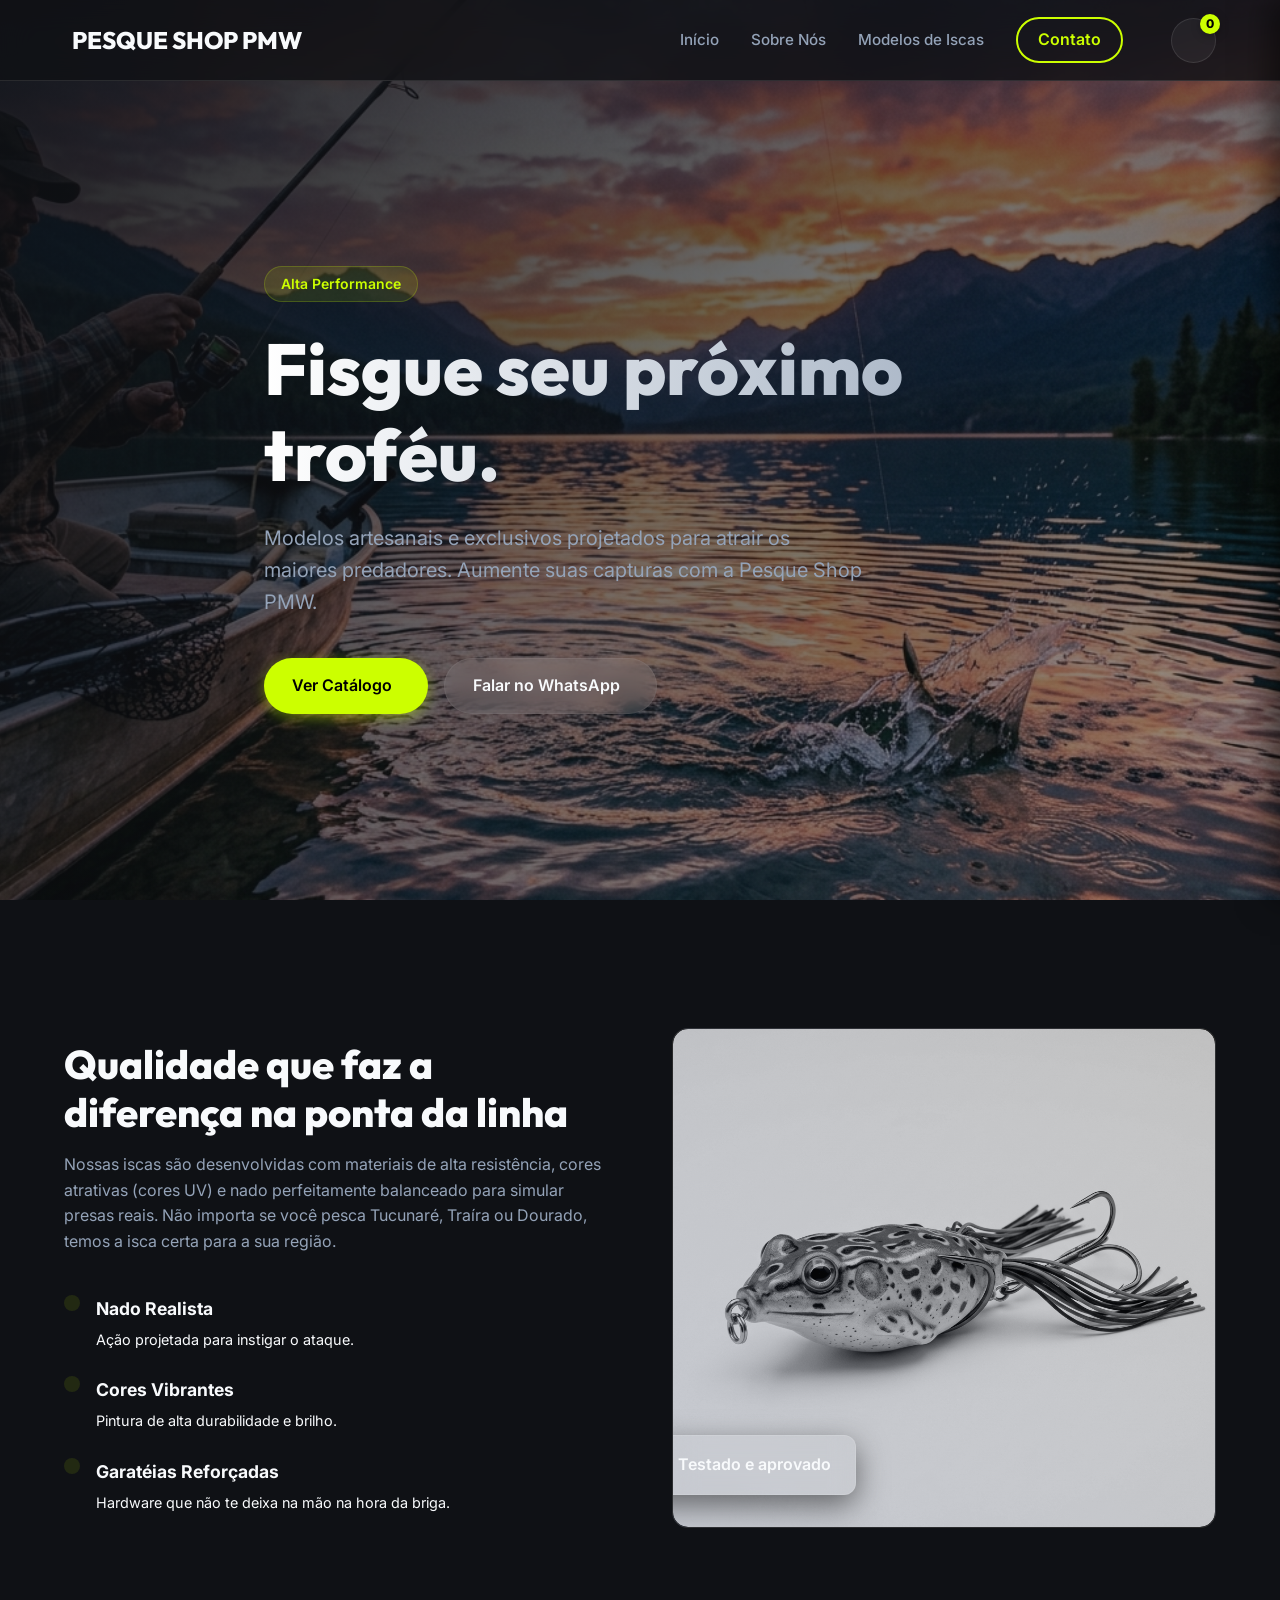
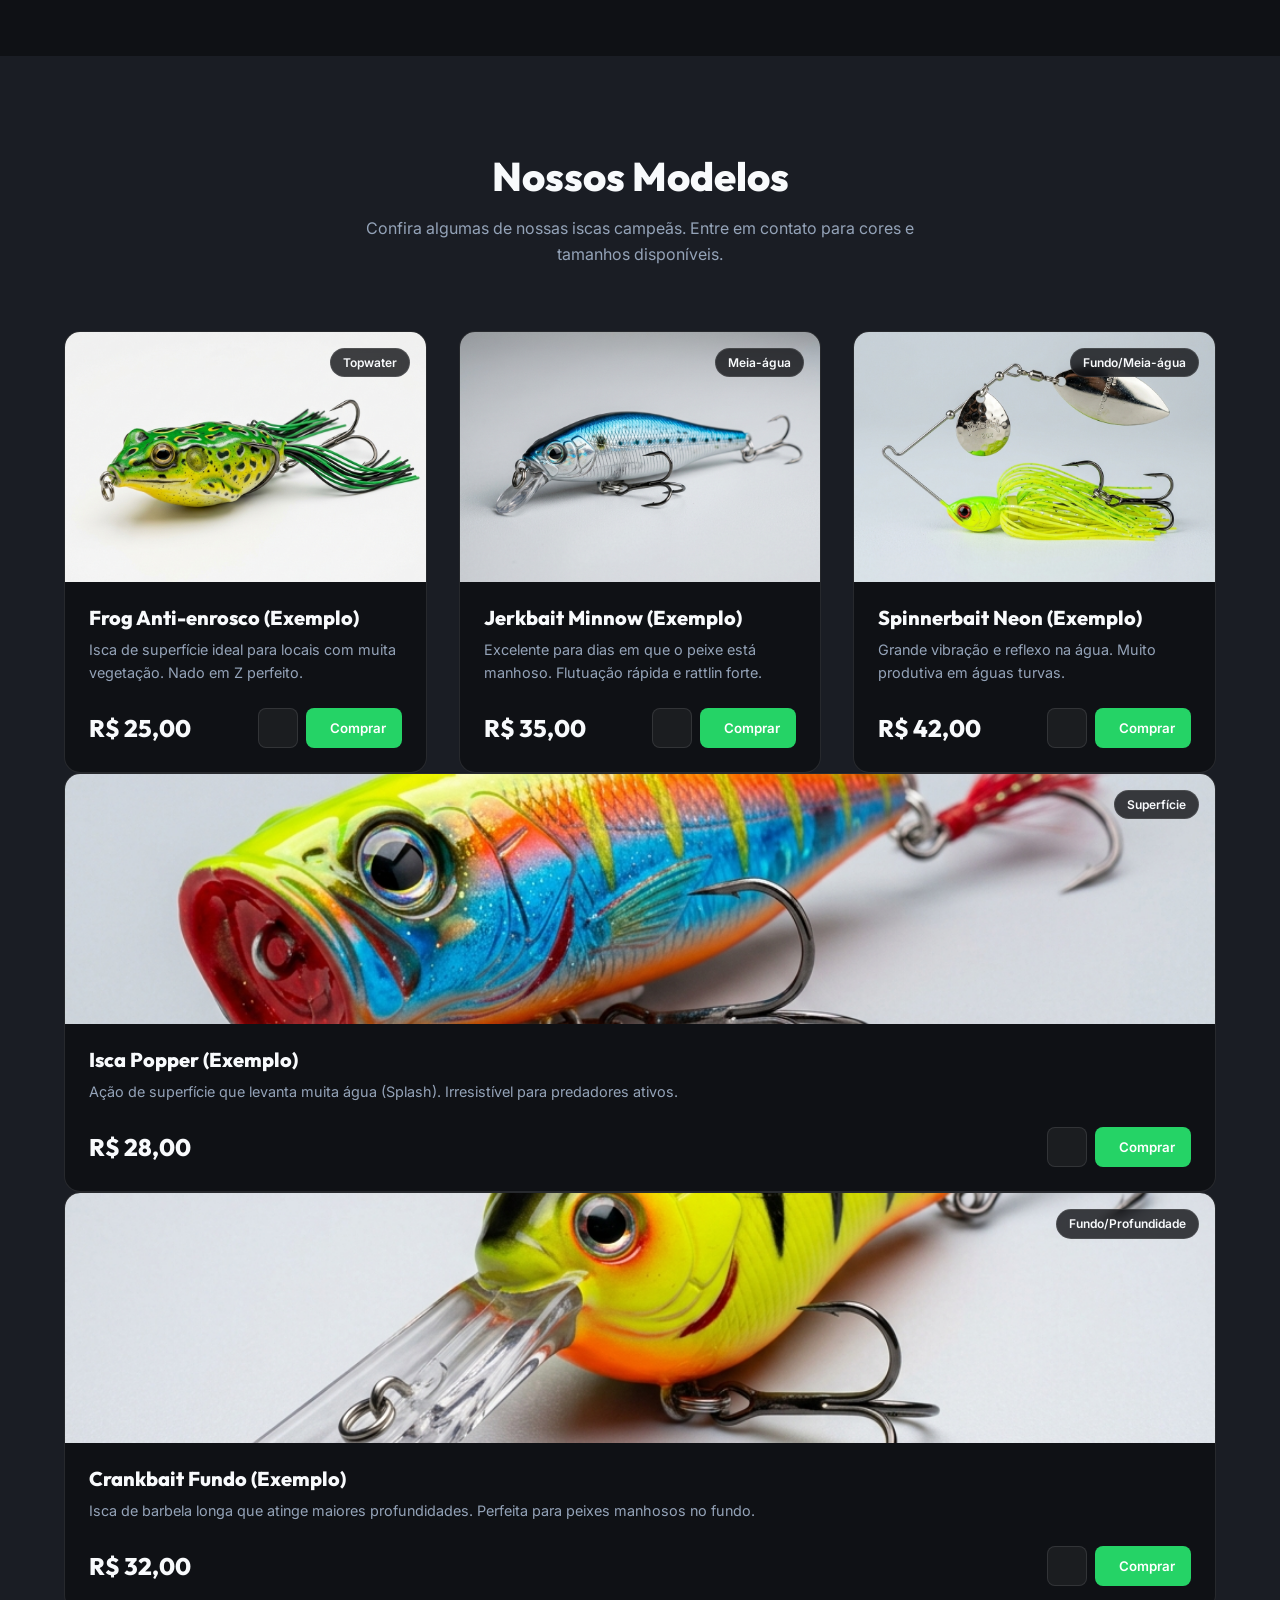
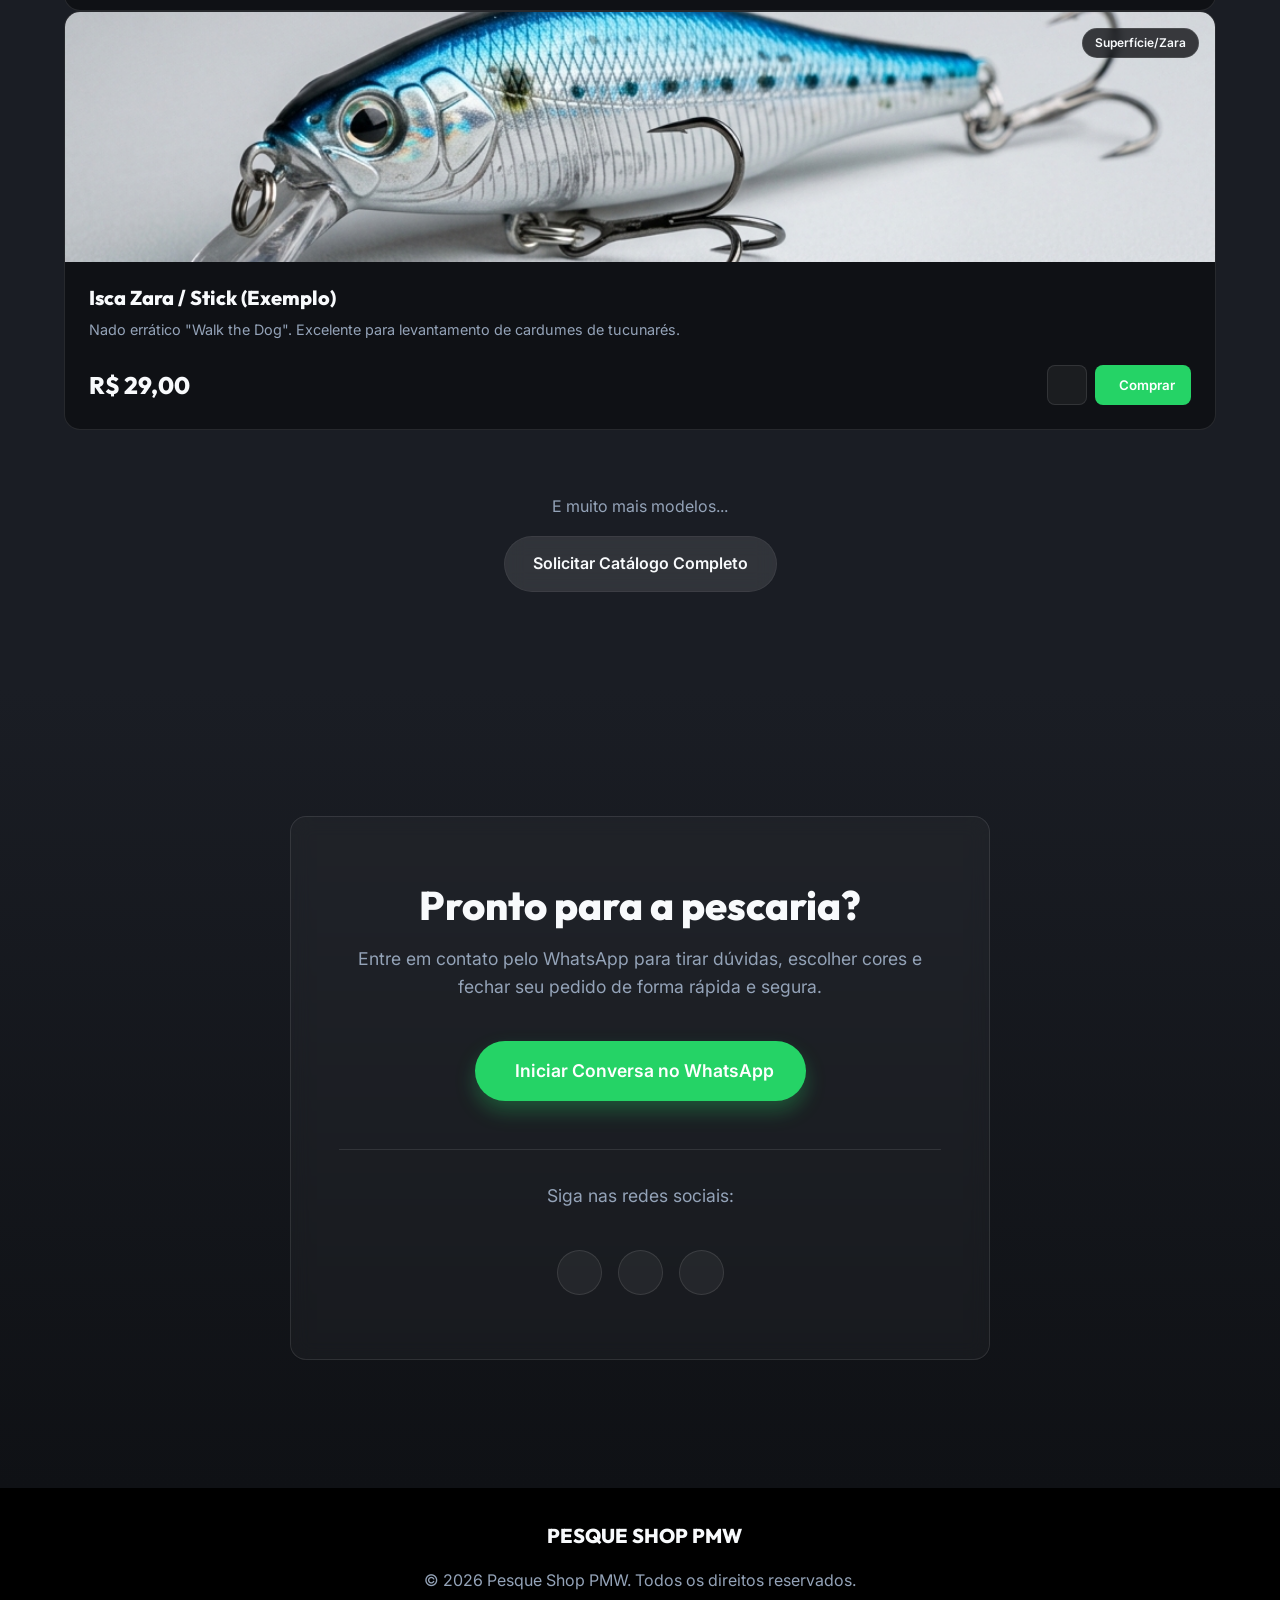
==== index.html @ 331f8a43 "Add files via upload" ====
<!DOCTYPE html>
<html lang="pt-BR">
<head>
    <meta charset="UTF-8">
    <meta name="viewport" content="width=device-width, initial-scale=1.0">
    <title>Pesque Shop PMW - Iscas Artificiais</title>
    <meta name="description" content="Iscas artificiais de alta performance. Garanta os melhores modelos para a sua pescaria na Pesque Shop PMW.">
    
    <!-- Google Fonts -->
    <link rel="preconnect" href="https://fonts.googleapis.com">
    <link rel="preconnect" href="https://fonts.gstatic.com" crossorigin>
    <link href="https://fonts.googleapis.com/css2?family=Inter:wght@300;400;600;800&family=Outfit:wght@700;900&display=swap" rel="stylesheet">
    
    <!-- Phosphor Icons -->
    <script src="https://unpkg.com/@phosphor-icons/web"></script>
    
    <link rel="stylesheet" href="styles.css">
</head>
<body>
    <!-- Navbar -->
    <header class="navbar">
        <div class="container nav-container">
            <a href="#" class="logo">
                <i class="ph-fill ph-fish-simple"></i>
                <span>PESQUE SHOP PMW</span>
            </a>
            
            <button class="mobile-menu-btn" aria-label="Abrir menu">
                <i class="ph ph-list"></i>
            </button>

            <nav class="nav-links">
                <a href="#inicio">Início</a>
                <a href="#sobre">Sobre Nós</a>
                <a href="#produtos">Modelos de Iscas</a>
                <a href="#contato" class="btn-outline">Contato</a>
                <button id="cart-toggle" class="cart-btn" aria-label="Abrir carrinho">
                    <i class="ph ph-shopping-cart"></i>
                    <span class="cart-count">0</span>
                </button>
            </nav>
        </div>
    </header>

    <!-- Hero Section -->
    <section id="inicio" class="hero">
        <div class="hero-bg" style="background-image: url('images/hero_bg.png');"></div>
        <div class="hero-overlay"></div>
        <div class="container hero-content">
            <span class="badge">Alta Performance</span>
            <h1>Fisgue seu próximo troféu.</h1>
            <p>Modelos artesanais e exclusivos projetados para atrair os maiores predadores. Aumente suas capturas com a Pesque Shop PMW.</p>
            <div class="hero-buttons">
                <a href="#produtos" class="btn-primary">Ver Catálogo <i class="ph-bold ph-arrow-right"></i></a>
                <a href="#contato" class="btn-secondary">Falar no WhatsApp <i class="ph-bold ph-whatsapp-logo"></i></a>
            </div>
        </div>
    </section>

    <!-- About Section -->
    <section id="sobre" class="about">
        <div class="container about-container">
            <div class="about-text">
                <h2>Qualidade que faz a diferença na ponta da linha</h2>
                <p>Nossas iscas são desenvolvidas com materiais de alta resistência, cores atrativas (cores UV) e nado perfeitamente balanceado para simular presas reais. Não importa se você pesca Tucunaré, Traíra ou Dourado, temos a isca certa para a sua região.</p>
                
                <ul class="features">
                    <li>
                        <i class="ph-fill ph-check-circle"></i>
                        <div>
                            <strong>Nado Realista</strong>
                            <span>Ação projetada para instigar o ataque.</span>
                        </div>
                    </li>
                    <li>
                        <i class="ph-fill ph-check-circle"></i>
                        <div>
                            <strong>Cores Vibrantes</strong>
                            <span>Pintura de alta durabilidade e brilho.</span>
                        </div>
                    </li>
                    <li>
                        <i class="ph-fill ph-check-circle"></i>
                        <div>
                            <strong>Garatéias Reforçadas</strong>
                            <span>Hardware que não te deixa na mão na hora da briga.</span>
                        </div>
                    </li>
                </ul>
            </div>
            <div class="about-image-container">
                <div class="about-image" style="background-image: url('images/lure_1.png');"></div>
                <div class="glass-card">
                    <i class="ph-fill ph-star"></i>
                    <span>Testado e aprovado</span>
                </div>
            </div>
        </div>
    </section>

    <!-- Products Section -->
    <section id="produtos" class="products">
        <div class="container">
            <div class="section-header">
                <h2>Nossos Modelos</h2>
                <p>Confira algumas de nossas iscas campeãs. Entre em contato para cores e tamanhos disponíveis.</p>
            </div>

            <div class="products-grid">
                <!-- Product 1 -->
                <div class="product-card" data-id="1">
                    <div class="product-image-wrapper product-trigger">
                        <img src="images/lure_1.png" alt="Sapo Anti-enrosco (Placeholder)" class="product-image">
                        <div class="product-badge">Topwater</div>
                        <div class="product-hover-hint">Clique para ver detalhes</div>
                    </div>
                    <div class="product-info">
                        <h3 class="product-trigger">Frog Anti-enrosco (Exemplo)</h3>
                        <p class="product-desc">Isca de superfície ideal para locais com muita vegetação. Nado em Z perfeito.</p>
                        <div class="product-footer">
                            <span class="price">R$ 25,00</span>
                            <div class="product-actions">
                                <button class="btn-add-cart" title="Adicionar ao carrinho">
                                    <i class="ph ph-shopping-cart-simple"></i>
                                </button>
                                <button class="btn-buy" data-produto="Frog Anti-enrosco">
                                    <i class="ph-bold ph-whatsapp-logo"></i> Comprar
                                </button>
                            </div>
                        </div>
                    </div>
                </div>

                <!-- Product 2 -->
                <div class="product-card" data-id="2">
                    <div class="product-image-wrapper product-trigger">
                        <img src="images/lure_2.png" alt="Isca Meia-água (Placeholder)" class="product-image">
                        <div class="product-badge">Meia-água</div>
                        <div class="product-hover-hint">Clique para ver detalhes</div>
                    </div>
                    <div class="product-info">
                        <h3 class="product-trigger">Jerkbait Minnow (Exemplo)</h3>
                        <p class="product-desc">Excelente para dias em que o peixe está manhoso. Flutuação rápida e rattlin forte.</p>
                        <div class="product-footer">
                            <span class="price">R$ 35,00</span>
                            <div class="product-actions">
                                <button class="btn-add-cart" title="Adicionar ao carrinho">
                                    <i class="ph ph-shopping-cart-simple"></i>
                                </button>
                                <button class="btn-buy" data-produto="Jerkbait Minnow">
                                    <i class="ph-bold ph-whatsapp-logo"></i> Comprar
                                </button>
                            </div>
                        </div>
                    </div>
                </div>

                <!-- Product 3 -->
                <div class="product-card" data-id="3">
                    <div class="product-image-wrapper product-trigger">
                        <img src="images/lure_3.png" alt="Spinnerbait (Placeholder)" class="product-image">
                        <div class="product-badge">Fundo/Meia-água</div>
                        <div class="product-hover-hint">Clique para ver detalhes</div>
                    </div>
                    <div class="product-info">
                        <h3 class="product-trigger">Spinnerbait Neon (Exemplo)</h3>
                        <p class="product-desc">Grande vibração e reflexo na água. Muito produtiva em águas turvas.</p>
                        <div class="product-footer">
                            <span class="price">R$ 42,00</span>
                            <div class="product-actions">
                                <button class="btn-add-cart" title="Adicionar ao carrinho">
                                    <i class="ph ph-shopping-cart-simple"></i>
                                </button>
                                <button class="btn-buy" data-produto="Spinnerbait Neon">
                                    <i class="ph-bold ph-whatsapp-logo"></i> Comprar
                                </button>
                            </div>
                        </div>
                    </div>
                </div>
            </div>

                <!-- Product 4 -->
                <div class="product-card" data-id="4">
                    <div class="product-image-wrapper product-trigger">
                        <img src="images/lure_4.png" alt="Popper (Placeholder)" class="product-image">
                        <div class="product-badge">Superfície</div>
                        <div class="product-hover-hint">Clique para ver detalhes</div>
                    </div>
                    <div class="product-info">
                        <h3 class="product-trigger">Isca Popper (Exemplo)</h3>
                        <p class="product-desc">Ação de superfície que levanta muita água (Splash). Irresistível para predadores ativos.</p>
                        <div class="product-footer">
                            <span class="price">R$ 28,00</span>
                            <div class="product-actions">
                                <button class="btn-add-cart" title="Adicionar ao carrinho">
                                    <i class="ph ph-shopping-cart-simple"></i>
                                </button>
                                <button class="btn-buy" data-produto="Isca Popper">
                                    <i class="ph-bold ph-whatsapp-logo"></i> Comprar
                                </button>
                            </div>
                        </div>
                    </div>
                </div>

                <!-- Product 5 -->
                <div class="product-card" data-id="5">
                    <div class="product-image-wrapper product-trigger">
                        <img src="images/lure_5.png" alt="Crankbait Profundidade (Placeholder)" class="product-image">
                        <div class="product-badge">Fundo/Profundidade</div>
                        <div class="product-hover-hint">Clique para ver detalhes</div>
                    </div>
                    <div class="product-info">
                        <h3 class="product-trigger">Crankbait Fundo (Exemplo)</h3>
                        <p class="product-desc">Isca de barbela longa que atinge maiores profundidades. Perfeita para peixes manhosos no fundo.</p>
                        <div class="product-footer">
                            <span class="price">R$ 32,00</span>
                            <div class="product-actions">
                                <button class="btn-add-cart" title="Adicionar ao carrinho">
                                    <i class="ph ph-shopping-cart-simple"></i>
                                </button>
                                <button class="btn-buy" data-produto="Crankbait Profundidade">
                                    <i class="ph-bold ph-whatsapp-logo"></i> Comprar
                                </button>
                            </div>
                        </div>
                    </div>
                </div>

                <!-- Product 6 -->
                <div class="product-card" data-id="6">
                    <div class="product-image-wrapper product-trigger">
                        <img src="images/lure_2.png" alt="Isca Meia-água/Zara (Placeholder)" class="product-image">
                        <div class="product-badge">Superfície/Zara</div>
                        <div class="product-hover-hint">Clique para ver detalhes</div>
                    </div>
                    <div class="product-info">
                        <h3 class="product-trigger">Isca Zara / Stick (Exemplo)</h3>
                        <p class="product-desc">Nado errático "Walk the Dog". Excelente para levantamento de cardumes de tucunarés.</p>
                        <div class="product-footer">
                            <span class="price">R$ 29,00</span>
                            <div class="product-actions">
                                <button class="btn-add-cart" title="Adicionar ao carrinho">
                                    <i class="ph ph-shopping-cart-simple"></i>
                                </button>
                                <button class="btn-buy" data-produto="Isca Zara">
                                    <i class="ph-bold ph-whatsapp-logo"></i> Comprar
                                </button>
                            </div>
                        </div>
                    </div>
                </div>
            </div>
            
            <div class="products-more">
                <p>E muito mais modelos...</p>
                <a href="#contato" class="btn-secondary">Solicitar Catálogo Completo</a>
            </div>
        </div>
    </section>

    <!-- Contact Section -->
    <section id="contato" class="contact">
        <div class="container contact-container">
            <div class="contact-box glass-box">
                <h2>Pronto para a pescaria?</h2>
                <p>Entre em contato pelo WhatsApp para tirar dúvidas, escolher cores e fechar seu pedido de forma rápida e segura.</p>
                
                <div class="contact-methods">
                    <!-- Configurar o número do WhatsApp abaixo em data-numero="SEU_NUMERO_AQUI_COM_DDD" (Ex: 5511999999999) -->
                    <a href="#" class="btn-primary whatsapp-main-btn" data-numero="5500000000000">
                        <i class="ph-fill ph-whatsapp-logo"></i>
                        Iniciar Conversa no WhatsApp
                    </a>
                </div>
                
                <div class="social-links">
                    <p>Siga nas redes sociais:</p>
                    <div class="social-icons">
                        <a href="#" aria-label="Instagram"><i class="ph-fill ph-instagram-logo"></i></a>
                        <a href="#" aria-label="Facebook"><i class="ph-fill ph-facebook-logo"></i></a>
                        <a href="#" aria-label="YouTube"><i class="ph-fill ph-youtube-logo"></i></a>
                    </div>
                </div>
            </div>
        </div>
    </section>

    <!-- Footer -->
    <footer>
        <div class="container footer-content">
            <div class="footer-brand">
                <i class="ph-fill ph-fish-simple"></i>
                <span>PESQUE SHOP PMW</span>
            </div>
            <p>&copy; <span id="year"></span> Pesque Shop PMW. Todos os direitos reservados.</p>
        </div>
    </footer>

    <!-- Cart Sidebar -->
    <div id="cart-sidebar" class="cart-sidebar">
        <div class="cart-header">
            <h3>Seu Carrinho</h3>
            <button id="cart-close" class="close-btn"><i class="ph ph-x"></i></button>
        </div>
        <div id="cart-items" class="cart-items">
            <!-- Items added via JS -->
            <div class="empty-cart-msg">Seu carrinho está vazio.</div>
        </div>
        <div class="cart-footer">
            <div class="cart-total">
                <span>Total:</span>
                <span id="cart-total-value">R$ 0,00</span>
            </div>
            <button id="checkout-btn" class="btn-primary btn-full">Finalizar Pedido via WhatsApp</button>
        </div>
    </div>

    <!-- Product Modal -->
    <div id="product-modal" class="modal">
        <div class="modal-content glass-box">
            <button id="modal-close" class="close-btn"><i class="ph ph-x"></i></button>
            <div class="modal-body">
                <div class="modal-gallery">
                    <div class="main-image">
                        <img id="modal-img" src="" alt="">
                    </div>
                    <div class="image-thumbnails" id="modal-thumbs">
                        <!-- Thumbs via JS -->
                    </div>
                </div>
                <div class="modal-info">
                    <h2 id="modal-title">Nome da Isca</h2>
                    <span id="modal-badge" class="badge">Categoria</span>
                    <p id="modal-desc">Descrição detalhada do produto aqui...</p>
                    <div class="modal-price-row">
                        <span id="modal-price" class="price">R$ 0,00</span>
                    </div>
                    <div class="modal-actions">
                        <button id="modal-add-cart" class="btn-secondary">
                            <i class="ph ph-shopping-cart-simple"></i> Adicionar ao Carrinho
                        </button>
                        <button id="modal-buy-now" class="btn-primary">
                            <i class="ph ph-whatsapp-logo"></i> Comprar Agora
                        </button>
                    </div>
                </div>
            </div>
        </div>
    </div>

    <div id="overlay" class="overlay"></div>

    <script src="script.js"></script>
</body>
</html>
---- styles.css ----
:root {
    /* Color Palette */
    --bg-dark: #0f1115;
    --bg-surface: #1a1d24;
    --bg-surface-hover: #232730;
    --accent-neon: #ccff00;
    --accent-neon-glow: rgba(204, 255, 0, 0.4);
    --text-main: #f8fafc;
    --text-muted: #94a3b8;
    --border-color: rgba(255, 255, 255, 0.1);
    
    /* Typography */
    --font-sans: 'Inter', sans-serif;
    --font-heading: 'Outfit', sans-serif;
    
    /* Spacing & Utilities */
    --radius-lg: 16px;
    --radius-md: 12px;
    --radius-sm: 8px;
    --transition: all 0.3s cubic-bezier(0.4, 0, 0.2, 1);
}

* {
    margin: 0;
    padding: 0;
    box-sizing: border-box;
}

html {
    scroll-behavior: smooth;
    scroll-padding-top: 80px;
}

body {
    font-family: var(--font-sans);
    background-color: var(--bg-dark);
    color: var(--text-main);
    line-height: 1.6;
    overflow-x: hidden;
}

/* Typography Utilities */
h1, h2, h3, h4, .logo span {
    font-family: var(--font-heading);
    font-weight: 800;
    line-height: 1.2;
}

h2 {
    font-size: 2.5rem;
    margin-bottom: 1rem;
}

p {
    color: var(--text-muted);
}

a {
    text-decoration: none;
    color: inherit;
    transition: var(--transition);
}

ul {
    list-style: none;
}

.container {
    max-width: 1200px;
    margin: 0 auto;
    padding: 0 1.5rem;
}

/* Buttons */
button {
    cursor: pointer;
    border: none;
    background: none;
    font-family: var(--font-sans);
}

.btn-primary {
    display: inline-flex;
    align-items: center;
    justify-content: center;
    gap: 0.5rem;
    background-color: var(--accent-neon);
    color: #000;
    padding: 0.875rem 1.75rem;
    border-radius: 50px;
    font-weight: 600;
    font-size: 1rem;
    box-shadow: 0 4px 14px var(--accent-neon-glow);
}

.btn-primary:hover {
    transform: translateY(-2px);
    box-shadow: 0 6px 20px var(--accent-neon-glow);
    background-color: #b3e600;
}

.btn-secondary {
    display: inline-flex;
    align-items: center;
    justify-content: center;
    gap: 0.5rem;
    background-color: rgba(255, 255, 255, 0.1);
    color: var(--text-main);
    padding: 0.875rem 1.75rem;
    border-radius: 50px;
    font-weight: 600;
    backdrop-filter: blur(10px);
    border: 1px solid rgba(255,255,255,0.05);
}

.btn-secondary:hover {
    background-color: rgba(255, 255, 255, 0.15);
    transform: translateY(-2px);
}

.btn-outline {
    display: inline-flex;
    align-items: center;
    justify-content: center;
    border: 2px solid var(--accent-neon);
    color: var(--accent-neon);
    padding: 0.5rem 1.25rem;
    border-radius: 50px;
    font-weight: 600;
}

.btn-outline:hover {
    background-color: var(--accent-neon);
    color: #000;
}

/* Navbar */
.navbar {
    position: fixed;
    top: 0;
    left: 0;
    width: 100%;
    z-index: 1000;
    background-color: rgba(15, 17, 21, 0.8);
    backdrop-filter: blur(16px);
    border-bottom: 1px solid var(--border-color);
    transition: var(--transition);
}

.nav-container {
    display: flex;
    justify-content: space-between;
    align-items: center;
    height: 80px;
}

.logo {
    display: flex;
    align-items: center;
    gap: 0.5rem;
    font-size: 1.5rem;
    color: var(--text-main);
}

.logo i {
    color: var(--accent-neon);
    font-size: 2rem;
}

.nav-links {
    display: flex;
    align-items: center;
    gap: 2rem;
}

.nav-links a:not(.btn-outline) {
    font-weight: 500;
    color: var(--text-muted);
    font-size: 0.95rem;
}

.nav-links a:not(.btn-outline):hover {
    color: var(--accent-neon);
}

.mobile-menu-btn {
    display: none;
    color: var(--text-main);
    font-size: 1.8rem;
}

/* Hero Section */
.hero {
    position: relative;
    min-height: 100vh;
    display: flex;
    align-items: center;
    padding-top: 80px;
    overflow: hidden;
}

.hero-bg {
    position: absolute;
    top: 0;
    left: 0;
    width: 100%;
    height: 100%;
    background-size: cover;
    background-position: center;
    z-index: -2;
    transform: scale(1.05);
    animation: slowZoom 20s infinite alternate linear;
}

@keyframes slowZoom {
    0% { transform: scale(1.05); }
    100% { transform: scale(1.1); }
}

.hero-overlay {
    position: absolute;
    top: 0;
    left: 0;
    width: 100%;
    height: 100%;
    background: linear-gradient(135deg, rgba(15,17,21,0.95) 0%, rgba(15,17,21,0.6) 50%, rgba(15,17,21,0.4) 100%);
    z-index: -1;
}

.hero-content {
    max-width: 800px;
}

.badge {
    display: inline-block;
    padding: 0.35rem 1rem;
    background-color: rgba(204, 255, 0, 0.1);
    color: var(--accent-neon);
    border-radius: 50px;
    font-size: 0.875rem;
    font-weight: 600;
    margin-bottom: 1.5rem;
    border: 1px solid rgba(204, 255, 0, 0.2);
}

.hero h1 {
    font-size: 4.5rem;
    margin-bottom: 1.5rem;
    background: linear-gradient(to right, #fff, #a0aec0);
    -webkit-background-clip: text;
    -webkit-text-fill-color: transparent;
}

.hero p {
    font-size: 1.25rem;
    margin-bottom: 2.5rem;
    max-width: 600px;
}

.hero-buttons {
    display: flex;
    gap: 1rem;
    flex-wrap: wrap;
}

/* About Section */
.about {
    padding: 8rem 0;
    background-color: var(--bg-dark);
}

.about-container {
    display: grid;
    grid-template-columns: 1fr 1fr;
    gap: 4rem;
    align-items: center;
}

.features {
    margin-top: 2.5rem;
    display: flex;
    flex-direction: column;
    gap: 1.5rem;
}

.features li {
    display: flex;
    align-items: flex-start;
    gap: 1rem;
}

.features i {
    font-size: 2rem;
    color: var(--accent-neon);
    background: rgba(204, 255, 0, 0.1);
    border-radius: 50%;
    padding: 0.5rem;
}

.features strong {
    display: block;
    font-size: 1.1rem;
    color: var(--text-main);
    margin-bottom: 0.25rem;
}

.features span {
    font-size: 0.9rem;
}

.about-image-container {
    position: relative;
    height: 500px;
    border-radius: var(--radius-lg);
    border: 1px solid var(--border-color);
    background: linear-gradient(45deg, var(--bg-surface), #111);
    overflow: hidden;
}

.about-image {
    width: 100%;
    height: 100%;
    background-size: cover;
    background-position: center;
    opacity: 0.8;
    mix-blend-mode: luminosity;
    transition: var(--transition);
}

.about-image-container:hover .about-image {
    mix-blend-mode: normal;
    opacity: 1;
    transform: scale(1.05);
}

.glass-card {
    position: absolute;
    bottom: 2rem;
    left: -2rem;
    background: rgba(255, 255, 255, 0.05);
    backdrop-filter: blur(12px);
    border: 1px solid rgba(255, 255, 255, 0.1);
    padding: 1rem 1.5rem;
    border-radius: var(--radius-md);
    display: flex;
    align-items: center;
    gap: 0.75rem;
    box-shadow: 0 10px 30px rgba(0,0,0,0.5);
    animation: float 4s ease-in-out infinite;
}

.glass-card i {
    color: #fbbf24;
    font-size: 1.5rem;
}

.glass-card span {
    font-weight: 600;
}

@keyframes float {
    0% { transform: translateY(0px); }
    50% { transform: translateY(-10px); }
    100% { transform: translateY(0px); }
}

/* Products Section */
.products {
    padding: 6rem 0;
    background-color: var(--bg-surface);
}

.section-header {
    text-align: center;
    max-width: 600px;
    margin: 0 auto 4rem;
}

.products-grid {
    display: grid;
    grid-template-columns: repeat(auto-fit, minmax(320px, 1fr));
    gap: 2rem;
}

.product-card {
    background-color: var(--bg-dark);
    border: 1px solid var(--border-color);
    border-radius: var(--radius-lg);
    overflow: hidden;
    transition: var(--transition);
    display: flex;
    flex-direction: column;
}

.product-card:hover {
    transform: translateY(-10px);
    box-shadow: 0 20px 40px rgba(0,0,0,0.4);
    border-color: rgba(204, 255, 0, 0.3);
}

.product-image-wrapper {
    position: relative;
    height: 250px;
    overflow: hidden;
    background-color: #fff; /* White bg makes lure images pop */
    display: flex;
    align-items: center;
    justify-content: center;
}

.product-image {
    width: 100%;
    height: 100%;
    object-fit: cover; /* or contain depending on generated images */
    transition: transform 0.5s ease;
}

.product-card:hover .product-image {
    transform: scale(1.1);
}

.product-badge {
    position: absolute;
    top: 1rem;
    right: 1rem;
    background-color: rgba(15, 17, 21, 0.8);
    backdrop-filter: blur(4px);
    padding: 0.25rem 0.75rem;
    border-radius: 50px;
    font-size: 0.75rem;
    font-weight: 600;
    color: var(--text-main);
    border: 1px solid var(--border-color);
}

.product-info {
    padding: 1.5rem;
    display: flex;
    flex-direction: column;
    flex-grow: 1;
}

.product-info h3 {
    font-size: 1.25rem;
    margin-bottom: 0.5rem;
}

.product-desc {
    font-size: 0.9rem;
    margin-bottom: 1.5rem;
    flex-grow: 1;
}

.product-footer {
    display: flex;
    justify-content: space-between;
    align-items: center;
    margin-top: auto;
}

.price {
    font-size: 1.5rem;
    font-weight: 800;
    color: var(--text-main);
    font-family: var(--font-heading);
}

.btn-buy {
    background-color: #25D366; /* WhatsApp color */
    color: white;
    padding: 0.6rem 1rem;
    border-radius: var(--radius-sm);
    font-weight: 600;
    display: flex;
    align-items: center;
    gap: 0.5rem;
    transition: var(--transition);
}

.btn-buy:hover {
    background-color: #1ebe57;
    transform: scale(1.05);
}

.products-more {
    text-align: center;
    margin-top: 4rem;
}

.products-more p {
    margin-bottom: 1rem;
}

/* Contact Section */
.contact {
    padding: 8rem 0;
    background: linear-gradient(to bottom, var(--bg-surface), var(--bg-dark));
}

.contact-container {
    display: flex;
    justify-content: center;
}

.glass-box {
    background: rgba(255, 255, 255, 0.03);
    backdrop-filter: blur(10px);
    border: 1px solid rgba(255, 255, 255, 0.1);
    border-radius: var(--radius-lg);
    padding: 4rem 3rem;
    text-align: center;
    max-width: 700px;
    width: 100%;
}

.glass-box h2 {
    font-size: 2.5rem;
    margin-bottom: 1rem;
}

.glass-box p {
    margin-bottom: 2.5rem;
    font-size: 1.1rem;
}

.whatsapp-main-btn {
    background-color: #25D366;
    color: white;
    font-size: 1.1rem;
    padding: 1rem 2rem;
    box-shadow: 0 10px 20px rgba(37, 211, 102, 0.3);
}

.whatsapp-main-btn:hover {
    background-color: #1ebe57;
    box-shadow: 0 10px 30px rgba(37, 211, 102, 0.5);
    color: white;
}

.social-links {
    margin-top: 3rem;
    padding-top: 2rem;
    border-top: 1px solid var(--border-color);
}

.social-icons {
    display: flex;
    justify-content: center;
    gap: 1rem;
    margin-top: 1rem;
}

.social-icons a {
    display: flex;
    align-items: center;
    justify-content: center;
    width: 45px;
    height: 45px;
    border-radius: 50%;
    background-color: rgba(255,255,255,0.05);
    font-size: 1.5rem;
    border: 1px solid var(--border-color);
}

.social-icons a:hover {
    background-color: var(--accent-neon);
    color: #000;
    border-color: var(--accent-neon);
    transform: translateY(-3px);
}

/* Footer */
footer {
    background-color: #000;
    padding: 2rem 0;
    text-align: center;
}

.footer-content {
    display: flex;
    flex-direction: column;
    align-items: center;
    gap: 1rem;
}

.footer-brand {
    display: flex;
    align-items: center;
    gap: 0.5rem;
    font-family: var(--font-heading);
    font-weight: 800;
    font-size: 1.25rem;
}

.footer-brand i {
    color: var(--accent-neon);
}

/* Responsive Design */
@media (max-width: 992px) {
    .hero h1 { font-size: 3.5rem; }
    .about-container {
        grid-template-columns: 1fr;
        gap: 3rem;
    }
    .about-image-container {
        grid-row: 1; /* Move image to top on mobile */
    }
    .glass-card { left: 1rem; }
}

@media (max-width: 768px) {
    .nav-links {
        position: absolute;
        top: 80px;
        left: 0;
        width: 100%;
        background-color: rgba(15, 17, 21, 0.98);
        flex-direction: column;
        padding: 2rem;
        gap: 1.5rem;
        border-bottom: 1px solid var(--border-color);
        transform: translateY(-150%);
        transition: transform 0.3s ease-in-out;
        z-index: -1;
    }

    .nav-links.active {
        transform: translateY(0);
    }

    .mobile-menu-btn {
        display: block;
    }

    .hero h1 { font-size: 2.5rem; }
    .hero p { font-size: 1rem; }
    
    .glass-box { padding: 2rem 1.5rem; }
}

/* --- NEW FEATURES STYLES --- */

/* Navbar Cart Button */
.cart-btn {
    position: relative;
    background: rgba(255, 255, 255, 0.05);
    border: 1px solid var(--border-color);
    color: var(--text-main);
    width: 45px;
    height: 45px;
    border-radius: 50%;
    display: flex;
    align-items: center;
    justify-content: center;
    font-size: 1.3rem;
    transition: var(--transition);
    margin-left: 1rem;
}

.cart-btn:hover {
    background-color: var(--accent-neon);
    color: #000;
    border-color: var(--accent-neon);
    transform: translateY(-2px);
}

.cart-count {
    position: absolute;
    top: -5px;
    right: -5px;
    background-color: var(--accent-neon);
    color: #000;
    font-size: 0.75rem;
    font-weight: 800;
    width: 20px;
    height: 20px;
    border-radius: 50%;
    display: flex;
    align-items: center;
    justify-content: center;
    box-shadow: 0 2px 10px rgba(0,0,0,0.3);
}

/* Product Actions (Grid) */
.product-actions {
    display: flex;
    gap: 0.5rem;
}

.btn-add-cart {
    background-color: rgba(255, 255, 255, 0.05);
    border: 1px solid var(--border-color);
    color: var(--text-main);
    width: 40px;
    height: 40px;
    border-radius: var(--radius-sm);
    display: flex;
    align-items: center;
    justify-content: center;
    font-size: 1.2rem;
    transition: var(--transition);
}

.btn-add-cart:hover {
    background-color: var(--accent-neon);
    color: #000;
    border-color: var(--accent-neon);
}

/* Product Trigger Hint */
.product-trigger {
    cursor: pointer;
}

.product-image-wrapper {
    position: relative;
    overflow: hidden;
}

.product-hover-hint {
    position: absolute;
    bottom: 0;
    left: 0;
    width: 100%;
    background: rgba(0, 0, 0, 0.6);
    backdrop-filter: blur(4px);
    color: #fff;
    font-size: 0.75rem;
    font-weight: 600;
    text-align: center;
    padding: 0.5rem;
    transform: translateY(100%);
    transition: var(--transition);
    z-index: 5;
}

.product-card:hover .product-hover-hint {
    transform: translateY(0);
}

/* Cart Sidebar */
.cart-sidebar {
    position: fixed;
    top: 0;
    right: 0;
    width: 400px;
    height: 100%;
    background-color: var(--bg-surface);
    z-index: 2000;
    transform: translateX(100%);
    transition: transform 0.4s cubic-bezier(0.4, 0, 0.2, 1);
    box-shadow: -10px 0 30px rgba(0,0,0,0.5);
    display: flex;
    flex-direction: column;
}

.cart-sidebar.active {
    transform: translateX(0);
}

.cart-header {
    padding: 1.5rem;
    border-bottom: 1px solid var(--border-color);
    display: flex;
    justify-content: space-between;
    align-items: center;
}

.cart-items {
    flex-grow: 1;
    overflow-y: auto;
    padding: 1.5rem;
}

.cart-item {
    display: flex;
    gap: 1rem;
    margin-bottom: 1.5rem;
    padding-bottom: 1rem;
    border-bottom: 1px solid rgba(255,255,255,0.05);
}

.cart-item-img {
    width: 70px;
    height: 70px;
    border-radius: var(--radius-sm);
    object-fit: cover;
    background: #fff;
}

.cart-item-info {
    flex-grow: 1;
}

.cart-item-info h4 {
    font-size: 1rem;
    margin-bottom: 0.25rem;
    color: var(--text-main);
}

.cart-item-info .price {
    font-size: 1rem;
    color: var(--accent-neon);
    font-weight: 600;
}

.cart-item-controls {
    display: flex;
    align-items: center;
    gap: 0.75rem;
    margin-top: 0.5rem;
}

.qty-btn {
    width: 24px;
    height: 24px;
    background: rgba(255,255,255,0.05);
    border: 1px solid var(--border-color);
    color: #fff;
    border-radius: 4px;
    display: flex;
    align-items: center;
    justify-content: center;
    cursor: pointer;
}

.qty-btn:hover {
    background: var(--accent-neon);
    color: #000;
}

.remove-btn {
    color: #ef4444;
    font-size: 1.1rem;
    margin-left: auto;
    background: none;
    border: none;
    cursor: pointer;
}

.cart-footer {
    padding: 1.5rem;
    border-top: 1px solid var(--border-color);
    background-color: var(--bg-dark);
}

.cart-total {
    display: flex;
    justify-content: space-between;
    font-size: 1.25rem;
    font-weight: 800;
    margin-bottom: 1.5rem;
}

.btn-full {
    width: 100%;
}

.empty-cart-msg {
    text-align: center;
    color: var(--text-muted);
    margin-top: 2rem;
}

/* Modal Styles */
.modal {
    position: fixed;
    top: 0;
    left: 0;
    width: 100%;
    height: 100%;
    z-index: 3000;
    display: none; /* Controlled by JS */
    align-items: center;
    justify-content: center;
    padding: 1rem;
}

.modal.active {
    display: flex;
}

.modal-content {
    max-width: 900px;
    width: 100%;
    position: relative;
    padding: 2.5rem !important;
    background-color: var(--bg-surface);
    border: 1px solid var(--border-color);
    border-radius: var(--radius-lg);
    z-index: 3001;
}

.close-btn {
    position: absolute;
    top: 1.5rem;
    right: 1.5rem;
    font-size: 1.5rem;
    color: var(--text-muted);
    transition: var(--transition);
    background: none;
    border: none;
    cursor: pointer;
}

.close-btn:hover {
    color: var(--accent-neon);
    transform: rotate(90deg);
}

.modal-body {
    display: grid;
    grid-template-columns: 1fr 1fr;
    gap: 2.5rem;
}

.modal-gallery .main-image {
    background: #fff;
    border-radius: var(--radius-md);
    overflow: hidden;
    height: 350px;
    display: flex;
    align-items: center;
    justify-content: center;
    margin-bottom: 1rem;
}

.modal-gallery .main-image img {
    max-width: 100%;
    max-height: 100%;
    object-fit: contain;
}

.image-thumbnails {
    display: flex;
    gap: 0.75rem;
    overflow-x: auto;
    padding-bottom: 0.5rem;
}

.thumb {
    width: 60px;
    height: 60px;
    border-radius: var(--radius-sm);
    border: 2px solid transparent;
    cursor: pointer;
    background: #fff;
    object-fit: cover;
    flex-shrink: 0;
}

.thumb.active {
    border-color: var(--accent-neon);
}

.modal-info h2 {
    font-size: 2rem;
    margin-bottom: 0.5rem;
    color: var(--text-main);
}

.modal-info .badge {
    margin-bottom: 1.5rem;
}

.modal-info p {
    font-size: 1rem;
    margin-bottom: 2rem;
    color: var(--text-muted);
}

.modal-price-row {
    margin-bottom: 2rem;
}

.modal-actions {
    display: flex;
    gap: 1rem;
}

.overlay {
    position: fixed;
    top: 0;
    left: 0;
    width: 100%;
    height: 100%;
    background: rgba(0, 0, 0, 0.8);
    backdrop-filter: blur(8px);
    z-index: 1500;
    display: none;
}

.overlay.active {
    display: block;
}

/* Responsive Modal */
@media (max-width: 768px) {
    .modal-body {
        grid-template-columns: 1fr;
    }
    .modal-content {
        padding: 2rem 1.5rem !important;
        max-height: 90vh;
        overflow-y: auto;
    }
    .modal-gallery .main-image {
        height: 250px;
    }
    .cart-sidebar {
        width: 100%;
    }
    .modal-actions {
        flex-direction: column;
    }
}
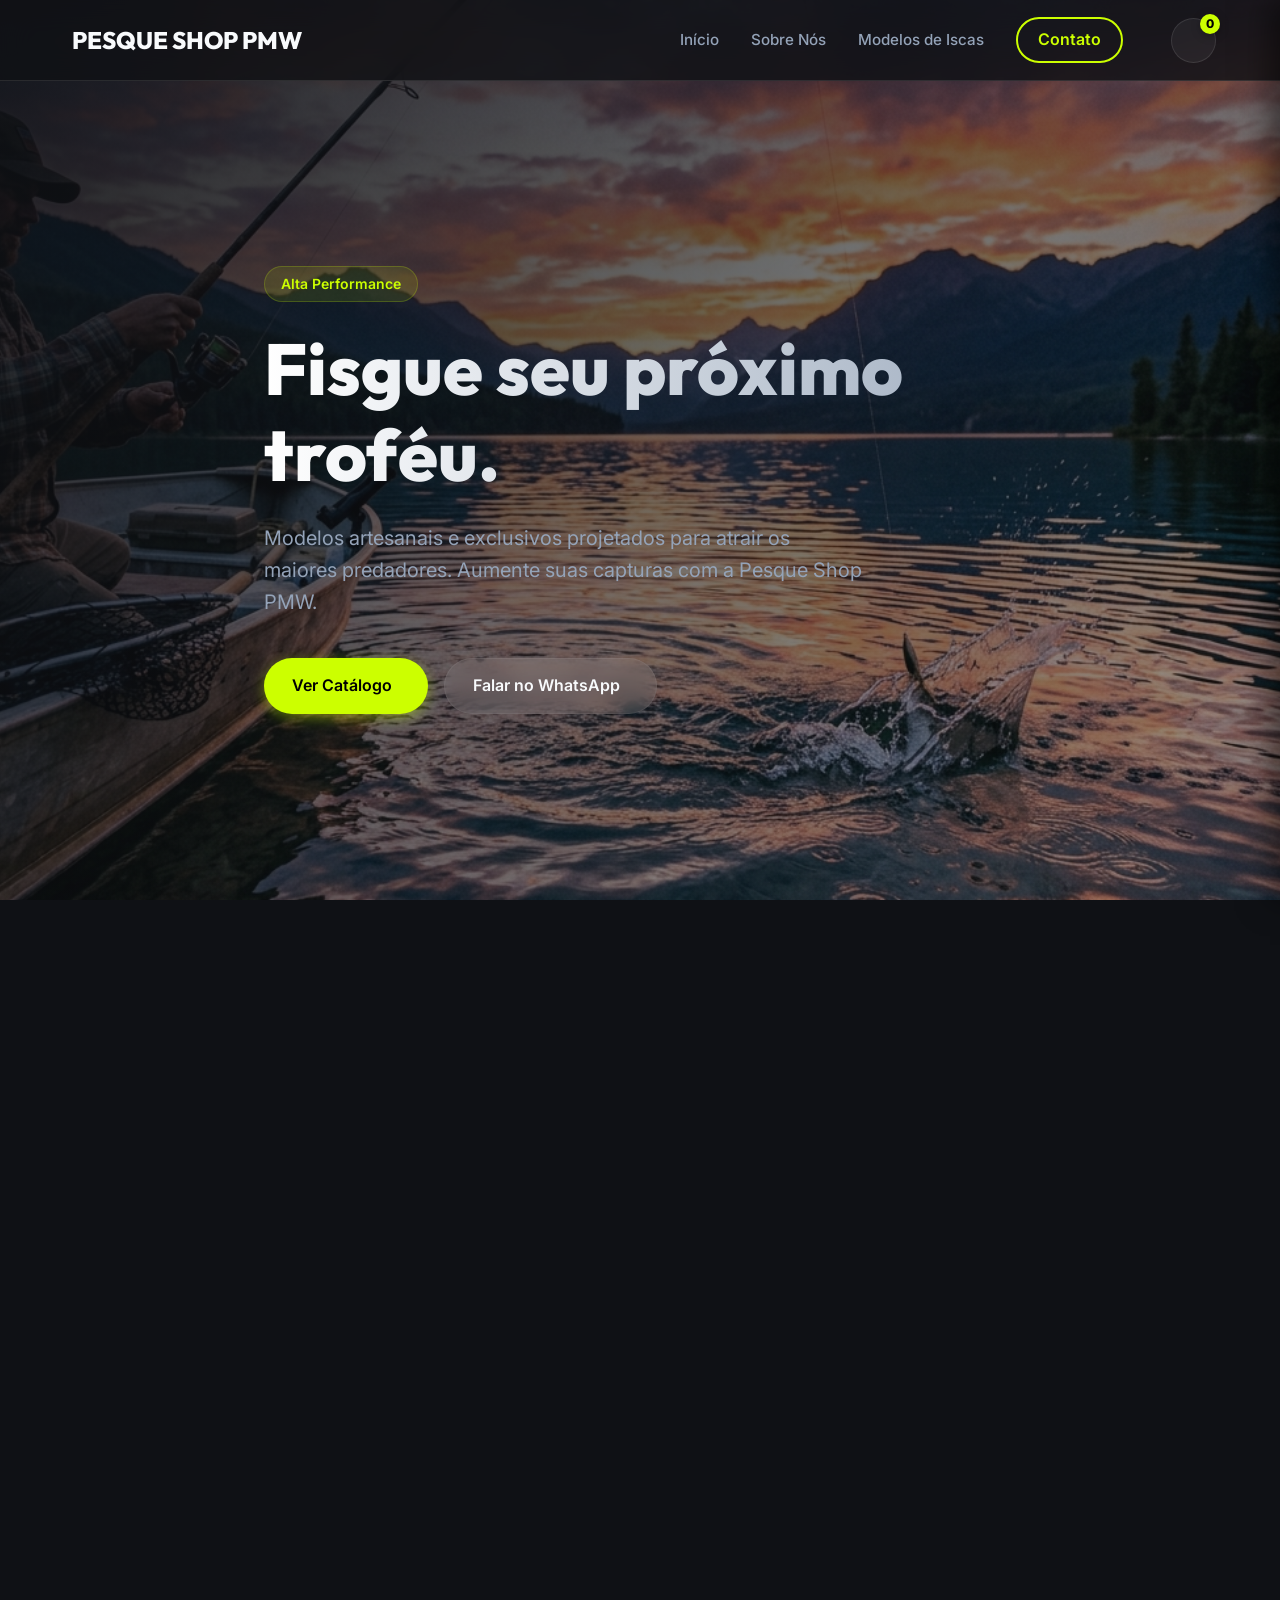
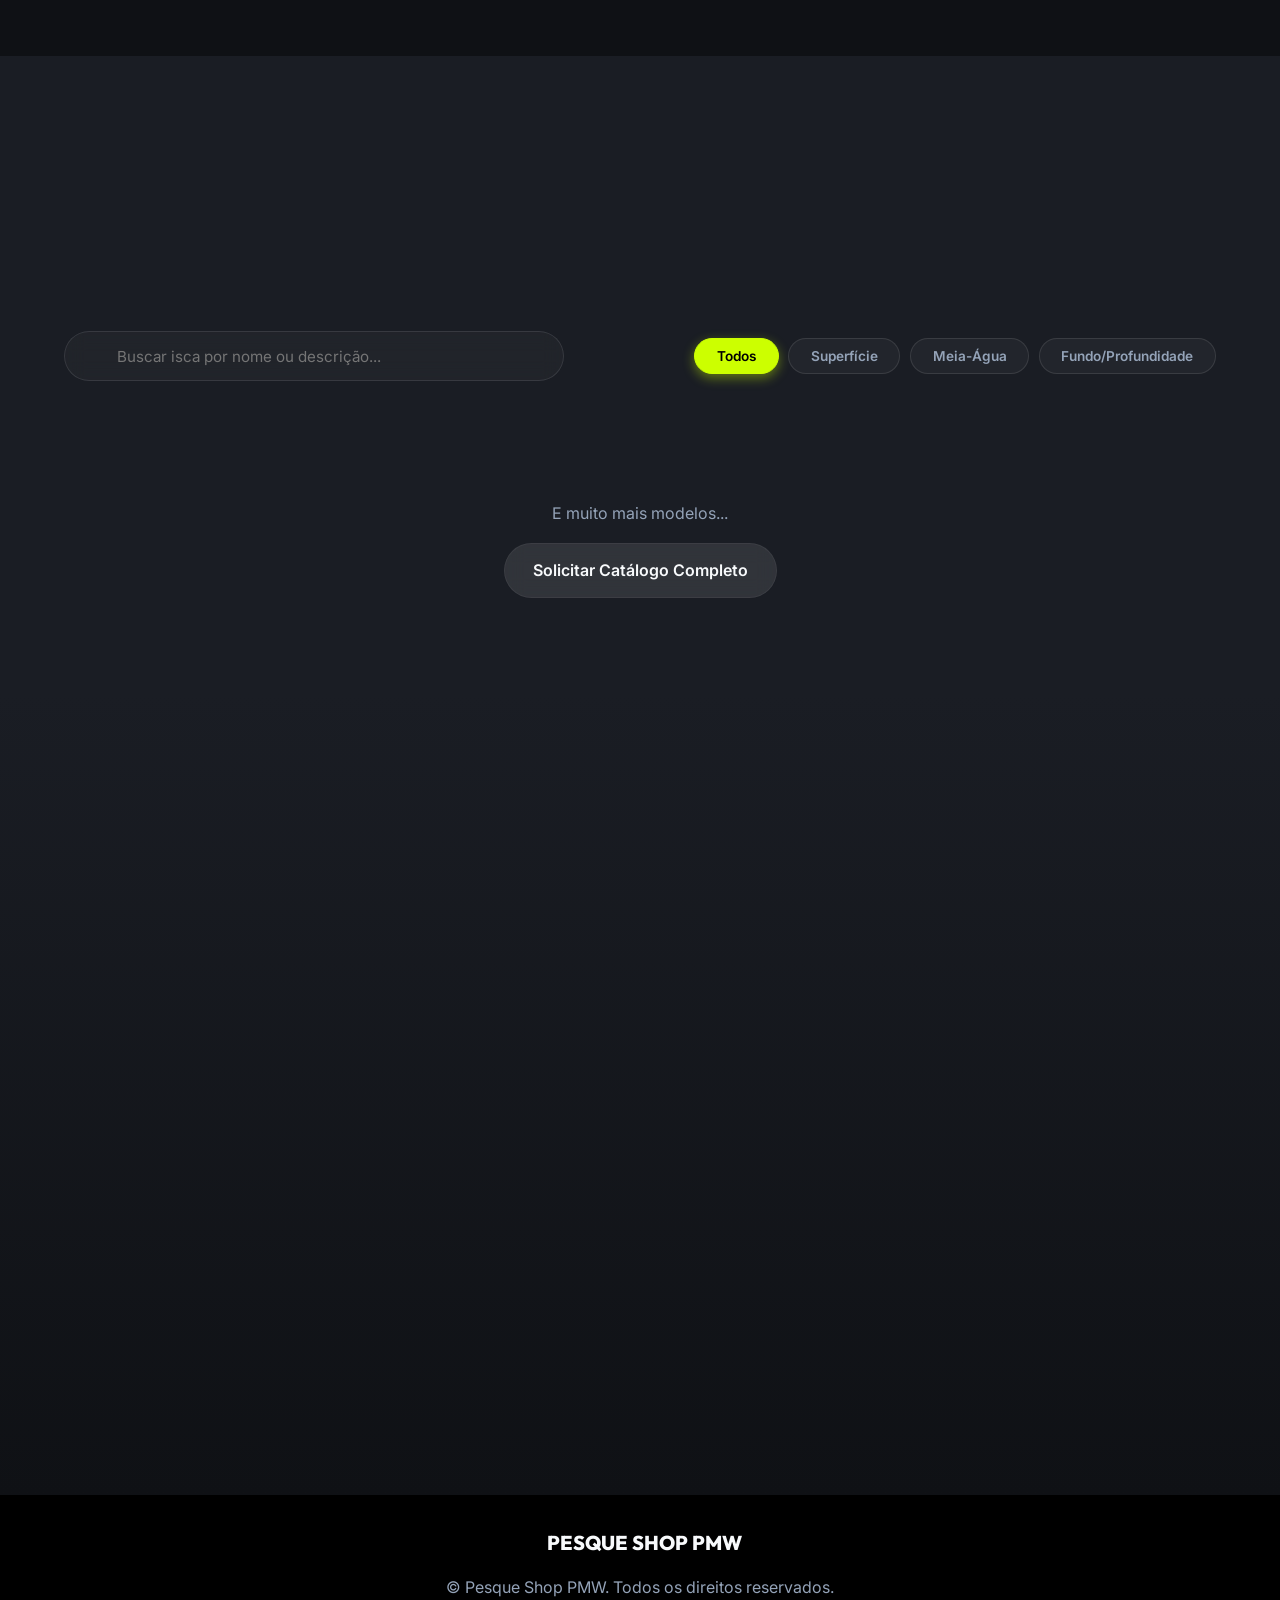
==== commit 982b5071: "feat: implement dynamic variants, delivery checkout form, CEP auto-lookup, and premium animations" ====
--- a/index.html
+++ b/index.html
@@ -60,7 +60,7 @@
     <!-- About Section -->
     <section id="sobre" class="about">
         <div class="container about-container">
-            <div class="about-text">
+            <div class="about-text reveal">
                 <h2>Qualidade que faz a diferença na ponta da linha</h2>
                 <p>Nossas iscas são desenvolvidas com materiais de alta resistência, cores atrativas (cores UV) e nado perfeitamente balanceado para simular presas reais. Não importa se você pesca Tucunaré, Traíra ou Dourado, temos a isca certa para a sua região.</p>
                 
@@ -88,7 +88,7 @@
                     </li>
                 </ul>
             </div>
-            <div class="about-image-container">
+            <div class="about-image-container reveal">
                 <div class="about-image" style="background-image: url('images/lure_1.png');"></div>
                 <div class="glass-card">
                     <i class="ph-fill ph-star"></i>
@@ -101,156 +101,27 @@
     <!-- Products Section -->
     <section id="produtos" class="products">
         <div class="container">
-            <div class="section-header">
+            <div class="section-header reveal">
                 <h2>Nossos Modelos</h2>
                 <p>Confira algumas de nossas iscas campeãs. Entre em contato para cores e tamanhos disponíveis.</p>
             </div>
 
-            <div class="products-grid">
-                <!-- Product 1 -->
-                <div class="product-card" data-id="1">
-                    <div class="product-image-wrapper product-trigger">
-                        <img src="images/lure_1.png" alt="Sapo Anti-enrosco (Placeholder)" class="product-image">
-                        <div class="product-badge">Topwater</div>
-                        <div class="product-hover-hint">Clique para ver detalhes</div>
-                    </div>
-                    <div class="product-info">
-                        <h3 class="product-trigger">Frog Anti-enrosco (Exemplo)</h3>
-                        <p class="product-desc">Isca de superfície ideal para locais com muita vegetação. Nado em Z perfeito.</p>
-                        <div class="product-footer">
-                            <span class="price">R$ 25,00</span>
-                            <div class="product-actions">
-                                <button class="btn-add-cart" title="Adicionar ao carrinho">
-                                    <i class="ph ph-shopping-cart-simple"></i>
-                                </button>
-                                <button class="btn-buy" data-produto="Frog Anti-enrosco">
-                                    <i class="ph-bold ph-whatsapp-logo"></i> Comprar
-                                </button>
-                            </div>
-                        </div>
-                    </div>
-                </div>
-
-                <!-- Product 2 -->
-                <div class="product-card" data-id="2">
-                    <div class="product-image-wrapper product-trigger">
-                        <img src="images/lure_2.png" alt="Isca Meia-água (Placeholder)" class="product-image">
-                        <div class="product-badge">Meia-água</div>
-                        <div class="product-hover-hint">Clique para ver detalhes</div>
-                    </div>
-                    <div class="product-info">
-                        <h3 class="product-trigger">Jerkbait Minnow (Exemplo)</h3>
-                        <p class="product-desc">Excelente para dias em que o peixe está manhoso. Flutuação rápida e rattlin forte.</p>
-                        <div class="product-footer">
-                            <span class="price">R$ 35,00</span>
-                            <div class="product-actions">
-                                <button class="btn-add-cart" title="Adicionar ao carrinho">
-                                    <i class="ph ph-shopping-cart-simple"></i>
-                                </button>
-                                <button class="btn-buy" data-produto="Jerkbait Minnow">
-                                    <i class="ph-bold ph-whatsapp-logo"></i> Comprar
-                                </button>
-                            </div>
-                        </div>
-                    </div>
-                </div>
-
-                <!-- Product 3 -->
-                <div class="product-card" data-id="3">
-                    <div class="product-image-wrapper product-trigger">
-                        <img src="images/lure_3.png" alt="Spinnerbait (Placeholder)" class="product-image">
-                        <div class="product-badge">Fundo/Meia-água</div>
-                        <div class="product-hover-hint">Clique para ver detalhes</div>
-                    </div>
-                    <div class="product-info">
-                        <h3 class="product-trigger">Spinnerbait Neon (Exemplo)</h3>
-                        <p class="product-desc">Grande vibração e reflexo na água. Muito produtiva em águas turvas.</p>
-                        <div class="product-footer">
-                            <span class="price">R$ 42,00</span>
-                            <div class="product-actions">
-                                <button class="btn-add-cart" title="Adicionar ao carrinho">
-                                    <i class="ph ph-shopping-cart-simple"></i>
-                                </button>
-                                <button class="btn-buy" data-produto="Spinnerbait Neon">
-                                    <i class="ph-bold ph-whatsapp-logo"></i> Comprar
-                                </button>
-                            </div>
-                        </div>
-                    </div>
-                </div>
-            </div>
-
-                <!-- Product 4 -->
-                <div class="product-card" data-id="4">
-                    <div class="product-image-wrapper product-trigger">
-                        <img src="images/lure_4.png" alt="Popper (Placeholder)" class="product-image">
-                        <div class="product-badge">Superfície</div>
-                        <div class="product-hover-hint">Clique para ver detalhes</div>
-                    </div>
-                    <div class="product-info">
-                        <h3 class="product-trigger">Isca Popper (Exemplo)</h3>
-                        <p class="product-desc">Ação de superfície que levanta muita água (Splash). Irresistível para predadores ativos.</p>
-                        <div class="product-footer">
-                            <span class="price">R$ 28,00</span>
-                            <div class="product-actions">
-                                <button class="btn-add-cart" title="Adicionar ao carrinho">
-                                    <i class="ph ph-shopping-cart-simple"></i>
-                                </button>
-                                <button class="btn-buy" data-produto="Isca Popper">
-                                    <i class="ph-bold ph-whatsapp-logo"></i> Comprar
-                                </button>
-                            </div>
-                        </div>
-                    </div>
-                </div>
-
-                <!-- Product 5 -->
-                <div class="product-card" data-id="5">
-                    <div class="product-image-wrapper product-trigger">
-                        <img src="images/lure_5.png" alt="Crankbait Profundidade (Placeholder)" class="product-image">
-                        <div class="product-badge">Fundo/Profundidade</div>
-                        <div class="product-hover-hint">Clique para ver detalhes</div>
-                    </div>
-                    <div class="product-info">
-                        <h3 class="product-trigger">Crankbait Fundo (Exemplo)</h3>
-                        <p class="product-desc">Isca de barbela longa que atinge maiores profundidades. Perfeita para peixes manhosos no fundo.</p>
-                        <div class="product-footer">
-                            <span class="price">R$ 32,00</span>
-                            <div class="product-actions">
-                                <button class="btn-add-cart" title="Adicionar ao carrinho">
-                                    <i class="ph ph-shopping-cart-simple"></i>
-                                </button>
-                                <button class="btn-buy" data-produto="Crankbait Profundidade">
-                                    <i class="ph-bold ph-whatsapp-logo"></i> Comprar
-                                </button>
-                            </div>
-                        </div>
-                    </div>
-                </div>
-
-                <!-- Product 6 -->
-                <div class="product-card" data-id="6">
-                    <div class="product-image-wrapper product-trigger">
-                        <img src="images/lure_2.png" alt="Isca Meia-água/Zara (Placeholder)" class="product-image">
-                        <div class="product-badge">Superfície/Zara</div>
-                        <div class="product-hover-hint">Clique para ver detalhes</div>
-                    </div>
-                    <div class="product-info">
-                        <h3 class="product-trigger">Isca Zara / Stick (Exemplo)</h3>
-                        <p class="product-desc">Nado errático "Walk the Dog". Excelente para levantamento de cardumes de tucunarés.</p>
-                        <div class="product-footer">
-                            <span class="price">R$ 29,00</span>
-                            <div class="product-actions">
-                                <button class="btn-add-cart" title="Adicionar ao carrinho">
-                                    <i class="ph ph-shopping-cart-simple"></i>
-                                </button>
-                                <button class="btn-buy" data-produto="Isca Zara">
-                                    <i class="ph-bold ph-whatsapp-logo"></i> Comprar
-                                </button>
-                            </div>
-                        </div>
-                    </div>
-                </div>
+            <!-- Search & Filters -->
+            <div class="catalog-controls">
+                <div class="search-bar-wrapper">
+                    <i class="ph ph-magnifying-glass search-icon"></i>
+                    <input type="text" id="search-input" placeholder="Buscar isca por nome ou descrição...">
+                </div>
+                <div class="category-filters">
+                    <button class="filter-btn active" data-category="todos">Todos</button>
+                    <button class="filter-btn" data-category="superficie">Superfície</button>
+                    <button class="filter-btn" data-category="meia-agua">Meia-Água</button>
+                    <button class="filter-btn" data-category="fundo">Fundo/Profundidade</button>
+                </div>
+            </div>
+
+            <div class="products-grid" id="products-grid">
+                <!-- Rendered dynamically via JS -->
             </div>
             
             <div class="products-more">
@@ -263,7 +134,7 @@
     <!-- Contact Section -->
     <section id="contato" class="contact">
         <div class="container contact-container">
-            <div class="contact-box glass-box">
+            <div class="contact-box glass-box reveal">
                 <h2>Pronto para a pescaria?</h2>
                 <p>Entre em contato pelo WhatsApp para tirar dúvidas, escolher cores e fechar seu pedido de forma rápida e segura.</p>
                 
@@ -334,7 +205,24 @@
                     <h2 id="modal-title">Nome da Isca</h2>
                     <span id="modal-badge" class="badge">Categoria</span>
                     <p id="modal-desc">Descrição detalhada do produto aqui...</p>
-                    <div class="modal-price-row">
+                    
+                    <!-- Seletores de Cores e Tamanhos -->
+                    <div class="modal-options">
+                        <div class="option-group">
+                            <span class="option-label">Escolha a Cor: <strong id="modal-selected-color-label"></strong></span>
+                            <div class="color-bubbles-container" id="modal-colors">
+                                <!-- Bolinhas via JS -->
+                            </div>
+                        </div>
+                        <div class="option-group" style="margin-top: 1.25rem;">
+                            <span class="option-label">Escolha o Tamanho / Peso: <strong id="modal-selected-size-label"></strong></span>
+                            <div class="size-pills-container" id="modal-sizes">
+                                <!-- Pílulas via JS -->
+                            </div>
+                        </div>
+                    </div>
+
+                    <div class="modal-price-row" style="margin-top: 1.5rem;">
                         <span id="modal-price" class="price">R$ 0,00</span>
                     </div>
                     <div class="modal-actions">
@@ -350,6 +238,122 @@
         </div>
     </div>
 
+    <!-- Checkout Modal -->
+    <div id="checkout-modal" class="modal">
+        <div class="modal-content glass-box" style="max-width: 550px;">
+            <button id="checkout-close" class="close-btn"><i class="ph ph-x"></i></button>
+            <div class="modal-header-form" style="margin-bottom: 1.5rem; border-bottom: 1px solid var(--border-color); padding-bottom: 1rem;">
+                <h2 style="font-family: var(--font-heading); font-size: 1.6rem; font-weight: 800; display: flex; align-items: center; gap: 0.5rem; color: #fff;">
+                    <i class="ph-bold ph-truck" style="color: var(--accent-neon);"></i> Detalhes da Entrega
+                </h2>
+                <p style="font-size: 0.85rem; color: var(--text-muted); margin-top: 0.25rem;">Preencha os dados abaixo para organizarmos o seu envio e pagamento.</p>
+            </div>
+            <form id="checkout-form" class="checkout-form">
+                <div class="form-group" style="margin-bottom: 1rem;">
+                    <label for="checkout-name" style="display: block; font-size: 0.8rem; font-weight: 600; color: var(--text-muted); margin-bottom: 0.4rem;">Nome Completo</label>
+                    <div class="input-wrapper" style="position: relative;">
+                        <i class="ph ph-user input-icon" style="position: absolute; left: 1rem; top: 50%; transform: translateY(-50%); color: var(--text-muted); font-size: 1.1rem;"></i>
+                        <input type="text" id="checkout-name" required placeholder="Digite seu nome completo" style="width: 100%; background: rgba(255,255,255,0.03); border: 1px solid var(--border-color); border-radius: 8px; padding: 0.75rem 1rem 0.75rem 2.5rem; color: #fff; font-family: var(--font-sans); font-size: 0.9rem; transition: var(--transition); outline: none;">
+                    </div>
+                </div>
+                
+                <div class="form-row-2" style="display: grid; grid-template-columns: 1fr 1fr; gap: 1rem; margin-bottom: 1rem;">
+                    <div class="form-group">
+                        <label for="checkout-phone" style="display: block; font-size: 0.8rem; font-weight: 600; color: var(--text-muted); margin-bottom: 0.4rem;">WhatsApp / Celular</label>
+                        <div class="input-wrapper" style="position: relative;">
+                            <i class="ph ph-whatsapp-logo input-icon" style="position: absolute; left: 1rem; top: 50%; transform: translateY(-50%); color: var(--text-muted); font-size: 1.1rem;"></i>
+                            <input type="tel" id="checkout-phone" required placeholder="(63) 99999-9999" style="width: 100%; background: rgba(255,255,255,0.03); border: 1px solid var(--border-color); border-radius: 8px; padding: 0.75rem 1rem 0.75rem 2.5rem; color: #fff; font-family: var(--font-sans); font-size: 0.9rem; transition: var(--transition); outline: none;">
+                        </div>
+                    </div>
+                    <div class="form-group">
+                        <label for="checkout-cep" style="display: block; font-size: 0.8rem; font-weight: 600; color: var(--text-muted); margin-bottom: 0.4rem;">CEP</label>
+                        <div class="input-wrapper" style="position: relative;">
+                            <i class="ph ph-map-pin input-icon" style="position: absolute; left: 1rem; top: 50%; transform: translateY(-50%); color: var(--text-muted); font-size: 1.1rem;"></i>
+                            <input type="text" id="checkout-cep" required placeholder="77000-000" maxlength="9" style="width: 100%; background: rgba(255,255,255,0.03); border: 1px solid var(--border-color); border-radius: 8px; padding: 0.75rem 1rem 0.75rem 2.5rem; color: #fff; font-family: var(--font-sans); font-size: 0.9rem; transition: var(--transition); outline: none;">
+                        </div>
+                    </div>
+                </div>
+
+                <div class="form-row-custom" style="display: grid; grid-template-columns: 3.5fr 1.5fr; gap: 1rem; margin-bottom: 1rem;">
+                    <div class="form-group address-field">
+                        <label for="checkout-address" style="display: block; font-size: 0.8rem; font-weight: 600; color: var(--text-muted); margin-bottom: 0.4rem;">Endereço (Rua, Avenida, etc.)</label>
+                        <div class="input-wrapper" style="position: relative;">
+                            <i class="ph ph-house input-icon" style="position: absolute; left: 1rem; top: 50%; transform: translateY(-50%); color: var(--text-muted); font-size: 1.1rem;"></i>
+                            <input type="text" id="checkout-address" required placeholder="Ex: Av. JK, LO 01" style="width: 100%; background: rgba(255,255,255,0.03); border: 1px solid var(--border-color); border-radius: 8px; padding: 0.75rem 1rem 0.75rem 2.5rem; color: #fff; font-family: var(--font-sans); font-size: 0.9rem; transition: var(--transition); outline: none;">
+                        </div>
+                    </div>
+                    <div class="form-group number-field">
+                        <label for="checkout-number" style="display: block; font-size: 0.8rem; font-weight: 600; color: var(--text-muted); margin-bottom: 0.4rem;">Nº</label>
+                        <input type="text" id="checkout-number" required placeholder="123" style="width: 100%; background: rgba(255,255,255,0.03); border: 1px solid var(--border-color); border-radius: 8px; padding: 0.75rem 1rem; color: #fff; font-family: var(--font-sans); font-size: 0.9rem; transition: var(--transition); outline: none;">
+                    </div>
+                </div>
+
+                <div class="form-row-2" style="display: grid; grid-template-columns: 1fr 1fr; gap: 1rem; margin-bottom: 1rem;">
+                    <div class="form-group">
+                        <label for="checkout-neighborhood" style="display: block; font-size: 0.8rem; font-weight: 600; color: var(--text-muted); margin-bottom: 0.4rem;">Bairro</label>
+                        <input type="text" id="checkout-neighborhood" required placeholder="Ex: Centro" style="width: 100%; background: rgba(255,255,255,0.03); border: 1px solid var(--border-color); border-radius: 8px; padding: 0.75rem 1rem; color: #fff; font-family: var(--font-sans); font-size: 0.9rem; transition: var(--transition); outline: none;">
+                    </div>
+                    <div class="form-group">
+                        <label for="checkout-city" style="display: block; font-size: 0.8rem; font-weight: 600; color: var(--text-muted); margin-bottom: 0.4rem;">Cidade / UF</label>
+                        <input type="text" id="checkout-city" required placeholder="Palmas - TO" style="width: 100%; background: rgba(255,255,255,0.03); border: 1px solid var(--border-color); border-radius: 8px; padding: 0.75rem 1rem; color: #fff; font-family: var(--font-sans); font-size: 0.9rem; transition: var(--transition); outline: none;">
+                    </div>
+                </div>
+
+                <div class="form-group" style="margin-bottom: 1rem;">
+                    <label for="checkout-complement" style="display: block; font-size: 0.8rem; font-weight: 600; color: var(--text-muted); margin-bottom: 0.4rem;">Complemento <span style="font-size: 0.75rem; color: var(--text-muted); font-weight: normal;">(Opcional)</span></label>
+                    <input type="text" id="checkout-complement" placeholder="Apto, Bloco, Ponto de referência" style="width: 100%; background: rgba(255,255,255,0.03); border: 1px solid var(--border-color); border-radius: 8px; padding: 0.75rem 1rem; color: #fff; font-family: var(--font-sans); font-size: 0.9rem; transition: var(--transition); outline: none;">
+                </div>
+
+                <div class="form-row-2" style="display: grid; grid-template-columns: 1fr 1fr; gap: 1rem; margin-bottom: 1.5rem;">
+                    <div class="form-group">
+                        <label for="checkout-delivery" style="display: block; font-size: 0.8rem; font-weight: 600; color: var(--text-muted); margin-bottom: 0.4rem;">Forma de Entrega</label>
+                        <div class="select-wrapper" style="position: relative;">
+                            <i class="ph ph-truck input-icon" style="position: absolute; left: 1rem; top: 50%; transform: translateY(-50%); color: var(--text-muted); font-size: 1.1rem; pointer-events: none;"></i>
+                            <select id="checkout-delivery" required style="width: 100%; background: rgba(15, 17, 21, 0.95); border: 1px solid var(--border-color); border-radius: 8px; padding: 0.75rem 1rem 0.75rem 2.5rem; color: #fff; font-family: var(--font-sans); font-size: 0.9rem; transition: var(--transition); outline: none; appearance: none; cursor: pointer;">
+                                <option value="Motoboy" style="background:#15171a;">Motoboy (Palmas - R$ 10,00)</option>
+                                <option value="Correios" style="background:#15171a;">Correios (PAC/Sedex - A combinar)</option>
+                                <option value="Retirada" style="background:#15171a;">Retirada na Loja (Grátis)</option>
+                            </select>
+                            <i class="ph ph-caret-down" style="position: absolute; right: 1rem; top: 50%; transform: translateY(-50%); color: var(--text-muted); font-size: 0.95rem; pointer-events: none;"></i>
+                        </div>
+                    </div>
+                    <div class="form-group">
+                        <label for="checkout-payment" style="display: block; font-size: 0.8rem; font-weight: 600; color: var(--text-muted); margin-bottom: 0.4rem;">Forma de Pagamento</label>
+                        <div class="select-wrapper" style="position: relative;">
+                            <i class="ph ph-credit-card input-icon" style="position: absolute; left: 1rem; top: 50%; transform: translateY(-50%); color: var(--text-muted); font-size: 1.1rem; pointer-events: none;"></i>
+                            <select id="checkout-payment" required style="width: 100%; background: rgba(15, 17, 21, 0.95); border: 1px solid var(--border-color); border-radius: 8px; padding: 0.75rem 1rem 0.75rem 2.5rem; color: #fff; font-family: var(--font-sans); font-size: 0.9rem; transition: var(--transition); outline: none; appearance: none; cursor: pointer;">
+                                <option value="Pix" style="background:#15171a;">Pix (Desconto)</option>
+                                <option value="Cartão de Crédito" style="background:#15171a;">Cartão de Crédito (na entrega)</option>
+                                <option value="Cartão de Débito" style="background:#15171a;">Cartão de Débito (na entrega)</option>
+                                <option value="Dinheiro" style="background:#15171a;">Dinheiro</option>
+                            </select>
+                            <i class="ph ph-caret-down" style="position: absolute; right: 1rem; top: 50%; transform: translateY(-50%); color: var(--text-muted); font-size: 0.95rem; pointer-events: none;"></i>
+                        </div>
+                    </div>
+                </div>
+
+                <div class="checkout-summary-box" style="background: rgba(255,255,255,0.02); border: 1px dashed var(--border-color); border-radius: 8px; padding: 1rem; margin-bottom: 1.5rem;">
+                    <div class="summary-row" style="display: flex; justify-content: space-between; font-size: 0.85rem; color: var(--text-muted); margin-bottom: 0.4rem;">
+                        <span>Subtotal de Produtos:</span>
+                        <span id="summary-subtotal">R$ 0,00</span>
+                    </div>
+                    <div class="summary-row" style="display: flex; justify-content: space-between; font-size: 0.85rem; color: var(--text-muted); margin-bottom: 0.6rem; border-bottom: 1px dashed var(--border-color); padding-bottom: 0.6rem;">
+                        <span>Frete / Envio:</span>
+                        <span id="summary-shipping">R$ 10,00</span>
+                    </div>
+                    <div class="summary-row total-row" style="display: flex; justify-content: space-between; font-size: 1.1rem; font-weight: 800; color: #fff;">
+                        <span>Total Geral:</span>
+                        <span id="summary-total" style="color: var(--accent-neon); font-weight: 900;">R$ 0,00</span>
+                    </div>
+                </div>
+
+                <button type="submit" id="submit-checkout-btn" class="btn-primary btn-full" style="width: 100%; display: flex; align-items: center; justify-content: center; gap: 0.5rem;">
+                    <i class="ph-fill ph-whatsapp-logo" style="font-size: 1.3rem;"></i> Enviar Pedido no WhatsApp
+                </button>
+            </form>
+        </div>
+    </div>
+
     <div id="overlay" class="overlay"></div>
 
     <script src="script.js"></script>
--- a/styles.css
+++ b/styles.css
@@ -641,6 +641,207 @@
 
 /* --- NEW FEATURES STYLES --- */
 
+/* Catalog Search & Filters */
+.catalog-controls {
+    display: flex;
+    flex-direction: column;
+    gap: 1.5rem;
+    margin-bottom: 3.5rem;
+    align-items: center;
+}
+
+.search-bar-wrapper {
+    position: relative;
+    width: 100%;
+    max-width: 600px;
+}
+
+.search-icon {
+    position: absolute;
+    left: 1.25rem;
+    top: 50%;
+    transform: translateY(-50%);
+    color: var(--text-muted);
+    font-size: 1.3rem;
+    transition: var(--transition);
+    pointer-events: none;
+    z-index: 2;
+}
+
+#search-input {
+    width: 100%;
+    background: rgba(255, 255, 255, 0.03);
+    border: 1px solid var(--border-color);
+    padding: 0.9rem 1.25rem 0.9rem 3.25rem;
+    border-radius: 50px;
+    color: var(--text-main);
+    font-family: var(--font-sans);
+    font-size: 0.95rem;
+    backdrop-filter: blur(10px);
+    transition: var(--transition);
+}
+
+#search-input:focus {
+    outline: none;
+    border-color: var(--accent-neon);
+    box-shadow: 0 0 15px var(--accent-neon-glow);
+    background: rgba(255, 255, 255, 0.05);
+}
+
+#search-input:focus + .search-icon {
+    color: var(--accent-neon);
+}
+
+.category-filters {
+    display: flex;
+    gap: 0.6rem;
+    flex-wrap: wrap;
+    justify-content: center;
+}
+
+.filter-btn {
+    background: rgba(255, 255, 255, 0.04);
+    border: 1px solid var(--border-color);
+    color: var(--text-muted);
+    padding: 0.55rem 1.35rem;
+    border-radius: 50px;
+    font-weight: 600;
+    font-size: 0.85rem;
+    transition: var(--transition);
+}
+
+.filter-btn:hover {
+    background: rgba(255, 255, 255, 0.08);
+    color: var(--text-main);
+    transform: translateY(-2px);
+}
+
+.filter-btn.active {
+    background-color: var(--accent-neon);
+    color: #000;
+    border-color: var(--accent-neon);
+    box-shadow: 0 4px 12px var(--accent-neon-glow);
+}
+
+@media (min-width: 992px) {
+    .catalog-controls {
+        flex-direction: row;
+        justify-content: space-between;
+        align-items: center;
+        gap: 2rem;
+    }
+    
+    .search-bar-wrapper {
+        flex-grow: 1;
+        max-width: 500px;
+    }
+    
+    .category-filters {
+        justify-content: flex-end;
+    }
+}
+
+/* Product Modal Options */
+.modal-options {
+    margin: 1.5rem 0;
+    border-top: 1px solid var(--border-color);
+    border-bottom: 1px solid var(--border-color);
+    padding: 1.25rem 0;
+}
+
+.option-group {
+    display: flex;
+    flex-direction: column;
+    gap: 0.5rem;
+}
+
+.option-label {
+    font-size: 0.9rem;
+    font-weight: 600;
+    color: var(--text-muted);
+    font-family: var(--font-sans);
+}
+
+.option-label strong {
+    color: var(--accent-neon);
+    margin-left: 0.25rem;
+}
+
+.color-bubbles-container {
+    display: flex;
+    gap: 0.75rem;
+    flex-wrap: wrap;
+}
+
+.color-bubble {
+    position: relative;
+    width: 32px;
+    height: 32px;
+    border-radius: 50%;
+    border: 2px solid rgba(255, 255, 255, 0.2);
+    cursor: pointer;
+    transition: var(--transition);
+}
+
+.color-bubble:hover {
+    transform: scale(1.15);
+    border-color: rgba(255, 255, 255, 0.6);
+}
+
+.color-bubble.active {
+    transform: scale(1.15);
+    border-color: var(--accent-neon);
+    box-shadow: 0 0 10px var(--accent-neon-glow);
+}
+
+.color-bubble .uv-indicator {
+    position: absolute;
+    top: -5px;
+    right: -5px;
+    background-color: #8b5cf6; /* Purple/Violet */
+    color: #fff;
+    font-size: 0.5rem;
+    font-weight: 800;
+    width: 14px;
+    height: 14px;
+    border-radius: 50%;
+    display: flex;
+    align-items: center;
+    justify-content: center;
+    box-shadow: 0 0 5px rgba(139, 92, 246, 0.8);
+    border: 1px solid #1a1d24;
+}
+
+.size-pills-container {
+    display: flex;
+    gap: 0.6rem;
+    flex-wrap: wrap;
+}
+
+.size-pill {
+    background: rgba(255, 255, 255, 0.04);
+    border: 1px solid var(--border-color);
+    color: var(--text-muted);
+    padding: 0.45rem 1rem;
+    border-radius: 8px;
+    font-weight: 600;
+    font-size: 0.85rem;
+    transition: var(--transition);
+}
+
+.size-pill:hover {
+    background: rgba(255, 255, 255, 0.08);
+    color: var(--text-main);
+    transform: translateY(-2px);
+}
+
+.size-pill.active {
+    background-color: var(--accent-neon);
+    color: #000;
+    border-color: var(--accent-neon);
+    box-shadow: 0 4px 12px var(--accent-neon-glow);
+}
+
 /* Navbar Cart Button */
 .cart-btn {
     position: relative;
@@ -1015,3 +1216,34 @@
         flex-direction: column;
     }
 }
+
+/* Checkout Form Styles */
+.checkout-form .form-group input:focus,
+.checkout-form .form-group select:focus {
+    border-color: var(--accent-neon) !important;
+    box-shadow: 0 0 12px var(--accent-neon-glow) !important;
+    background: rgba(255, 255, 255, 0.05) !important;
+}
+
+.checkout-form .form-group input::placeholder {
+    color: rgba(255, 255, 255, 0.25) !important;
+}
+
+.checkout-form select option {
+    background-color: #15171a !important;
+    color: #fff !important;
+}
+
+/* Scroll Reveal Animations */
+.reveal {
+    opacity: 0;
+    transform: translateY(30px);
+    transition: opacity 0.8s cubic-bezier(0.16, 1, 0.3, 1), transform 0.8s cubic-bezier(0.16, 1, 0.3, 1);
+    will-change: opacity, transform;
+}
+
+.reveal.visible {
+    opacity: 1;
+    transform: translateY(0);
+}
+
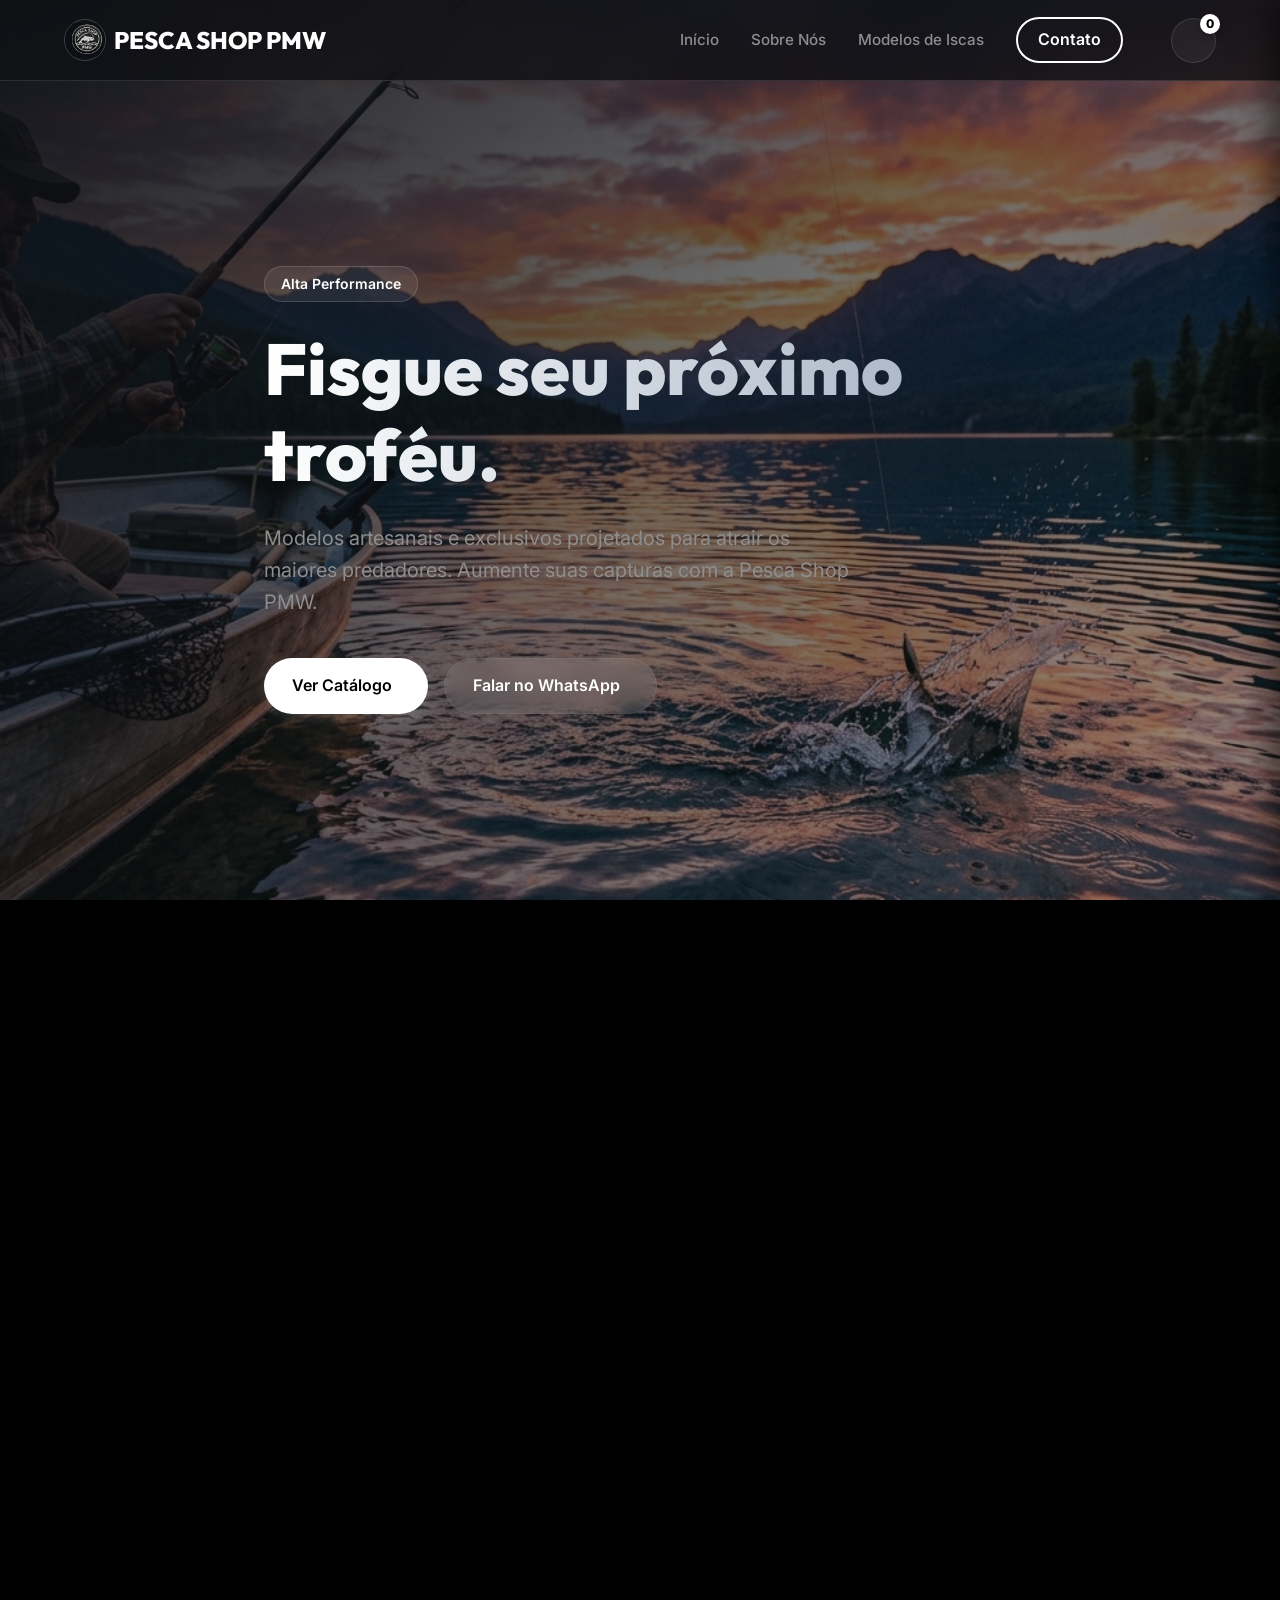
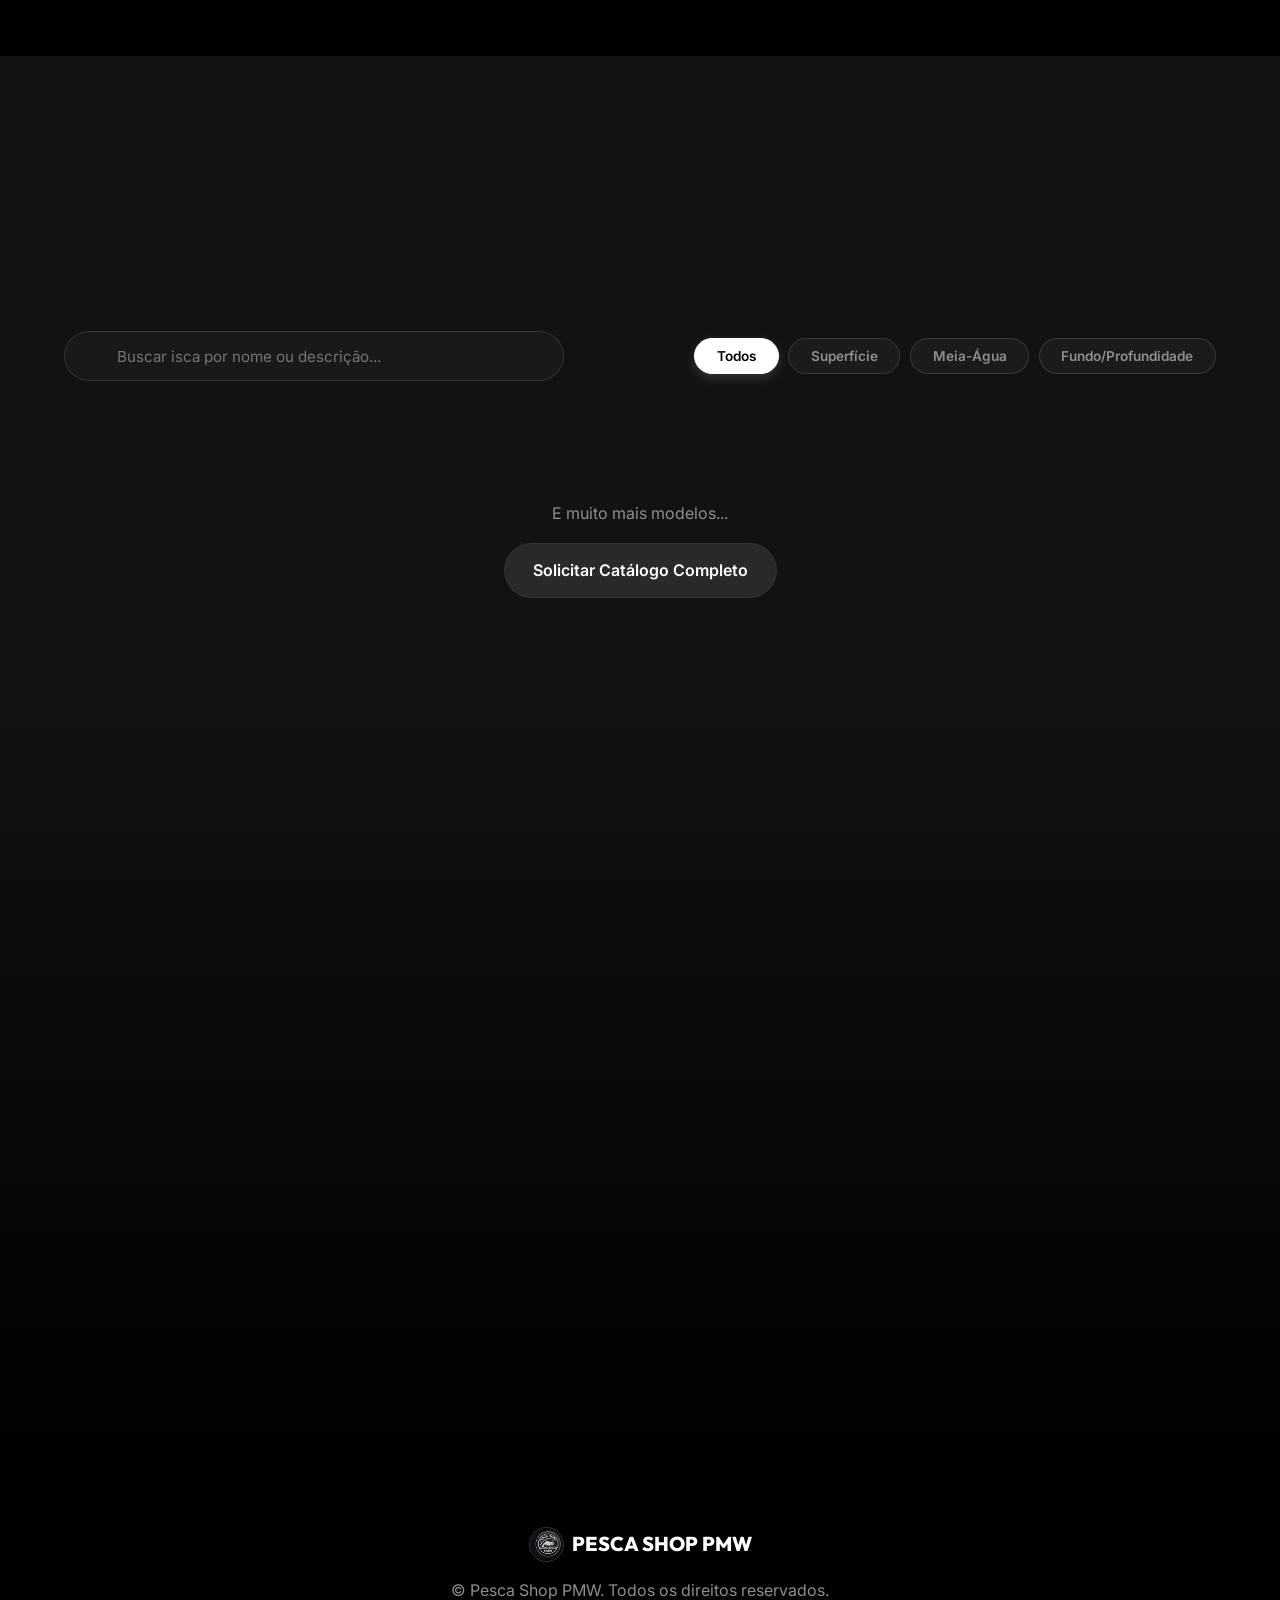
==== commit 5984a980: "style: redesign to premium monochrome instagram theme and integrate logo" ====
--- a/index.html
+++ b/index.html
@@ -3,8 +3,8 @@
 <head>
     <meta charset="UTF-8">
     <meta name="viewport" content="width=device-width, initial-scale=1.0">
-    <title>Pesque Shop PMW - Iscas Artificiais</title>
-    <meta name="description" content="Iscas artificiais de alta performance. Garanta os melhores modelos para a sua pescaria na Pesque Shop PMW.">
+    <title>Pesca Shop PMW - Iscas Artificiais</title>
+    <meta name="description" content="Iscas artificiais de alta performance. Garanta os melhores modelos para a sua pescaria na Pesca Shop PMW.">
     
     <!-- Google Fonts -->
     <link rel="preconnect" href="https://fonts.googleapis.com">
@@ -21,8 +21,8 @@
     <header class="navbar">
         <div class="container nav-container">
             <a href="#" class="logo">
-                <i class="ph-fill ph-fish-simple"></i>
-                <span>PESQUE SHOP PMW</span>
+                <img src="images/logo.png" alt="Pesca Shop PMW Logo" class="logo-img">
+                <span>PESCA SHOP PMW</span>
             </a>
             
             <button class="mobile-menu-btn" aria-label="Abrir menu">
@@ -49,7 +49,7 @@
         <div class="container hero-content">
             <span class="badge">Alta Performance</span>
             <h1>Fisgue seu próximo troféu.</h1>
-            <p>Modelos artesanais e exclusivos projetados para atrair os maiores predadores. Aumente suas capturas com a Pesque Shop PMW.</p>
+            <p>Modelos artesanais e exclusivos projetados para atrair os maiores predadores. Aumente suas capturas com a Pesca Shop PMW.</p>
             <div class="hero-buttons">
                 <a href="#produtos" class="btn-primary">Ver Catálogo <i class="ph-bold ph-arrow-right"></i></a>
                 <a href="#contato" class="btn-secondary">Falar no WhatsApp <i class="ph-bold ph-whatsapp-logo"></i></a>
@@ -162,10 +162,10 @@
     <footer>
         <div class="container footer-content">
             <div class="footer-brand">
-                <i class="ph-fill ph-fish-simple"></i>
-                <span>PESQUE SHOP PMW</span>
-            </div>
-            <p>&copy; <span id="year"></span> Pesque Shop PMW. Todos os direitos reservados.</p>
+                <img src="images/logo.png" alt="Pesca Shop PMW Logo" class="logo-img" style="height: 35px; width: 35px; border-width: 1px;">
+                <span>PESCA SHOP PMW</span>
+            </div>
+            <p>&copy; <span id="year"></span> Pesca Shop PMW. Todos os direitos reservados.</p>
         </div>
     </footer>
 
--- a/styles.css
+++ b/styles.css
@@ -1,13 +1,13 @@
 :root {
-    /* Color Palette */
-    --bg-dark: #0f1115;
-    --bg-surface: #1a1d24;
-    --bg-surface-hover: #232730;
-    --accent-neon: #ccff00;
-    --accent-neon-glow: rgba(204, 255, 0, 0.4);
-    --text-main: #f8fafc;
-    --text-muted: #94a3b8;
-    --border-color: rgba(255, 255, 255, 0.1);
+    /* Color Palette - Premium Monochrome Style (Instagram Inspired) */
+    --bg-dark: #000000;              /* Pitch black background */
+    --bg-surface: #121212;           /* Dark gray surface matching Instagram UI elements */
+    --bg-surface-hover: #1a1a1a;     /* Hover surface color */
+    --accent-neon: #ffffff;          /* Pure white high-contrast accent color */
+    --accent-neon-glow: rgba(255, 255, 255, 0.15); /* Soft premium white glow */
+    --text-main: #ffffff;            /* Pure white text */
+    --text-muted: #8e8e8e;           /* Elegant Instagram-style gray text for secondary elements */
+    --border-color: rgba(255, 255, 255, 0.12); /* Clean subtle border lines */
     
     /* Typography */
     --font-sans: 'Inter', sans-serif;
@@ -96,7 +96,7 @@
 .btn-primary:hover {
     transform: translateY(-2px);
     box-shadow: 0 6px 20px var(--accent-neon-glow);
-    background-color: #b3e600;
+    background-color: #e6e6e6;
 }
 
 .btn-secondary {
@@ -162,9 +162,18 @@
     color: var(--text-main);
 }
 
-.logo i {
-    color: var(--accent-neon);
-    font-size: 2rem;
+.logo-img {
+    height: 42px;
+    width: 42px;
+    object-fit: contain;
+    border-radius: 50%;
+    border: 1.5px solid rgba(255, 255, 255, 0.2);
+    transition: var(--transition);
+}
+
+.logo:hover .logo-img {
+    transform: scale(1.05);
+    border-color: #ffffff;
 }
 
 .nav-links {
@@ -234,13 +243,13 @@
 .badge {
     display: inline-block;
     padding: 0.35rem 1rem;
-    background-color: rgba(204, 255, 0, 0.1);
+    background-color: rgba(255, 255, 255, 0.08);
     color: var(--accent-neon);
     border-radius: 50px;
     font-size: 0.875rem;
     font-weight: 600;
     margin-bottom: 1.5rem;
-    border: 1px solid rgba(204, 255, 0, 0.2);
+    border: 1px solid rgba(255, 255, 255, 0.15);
 }
 
 .hero h1 {
@@ -292,7 +301,7 @@
 .features i {
     font-size: 2rem;
     color: var(--accent-neon);
-    background: rgba(204, 255, 0, 0.1);
+    background: rgba(255, 255, 255, 0.08);
     border-radius: 50%;
     padding: 0.5rem;
 }
@@ -395,7 +404,7 @@
 .product-card:hover {
     transform: translateY(-10px);
     box-shadow: 0 20px 40px rgba(0,0,0,0.4);
-    border-color: rgba(204, 255, 0, 0.3);
+    border-color: rgba(255, 255, 255, 0.3);
 }
 
 .product-image-wrapper {
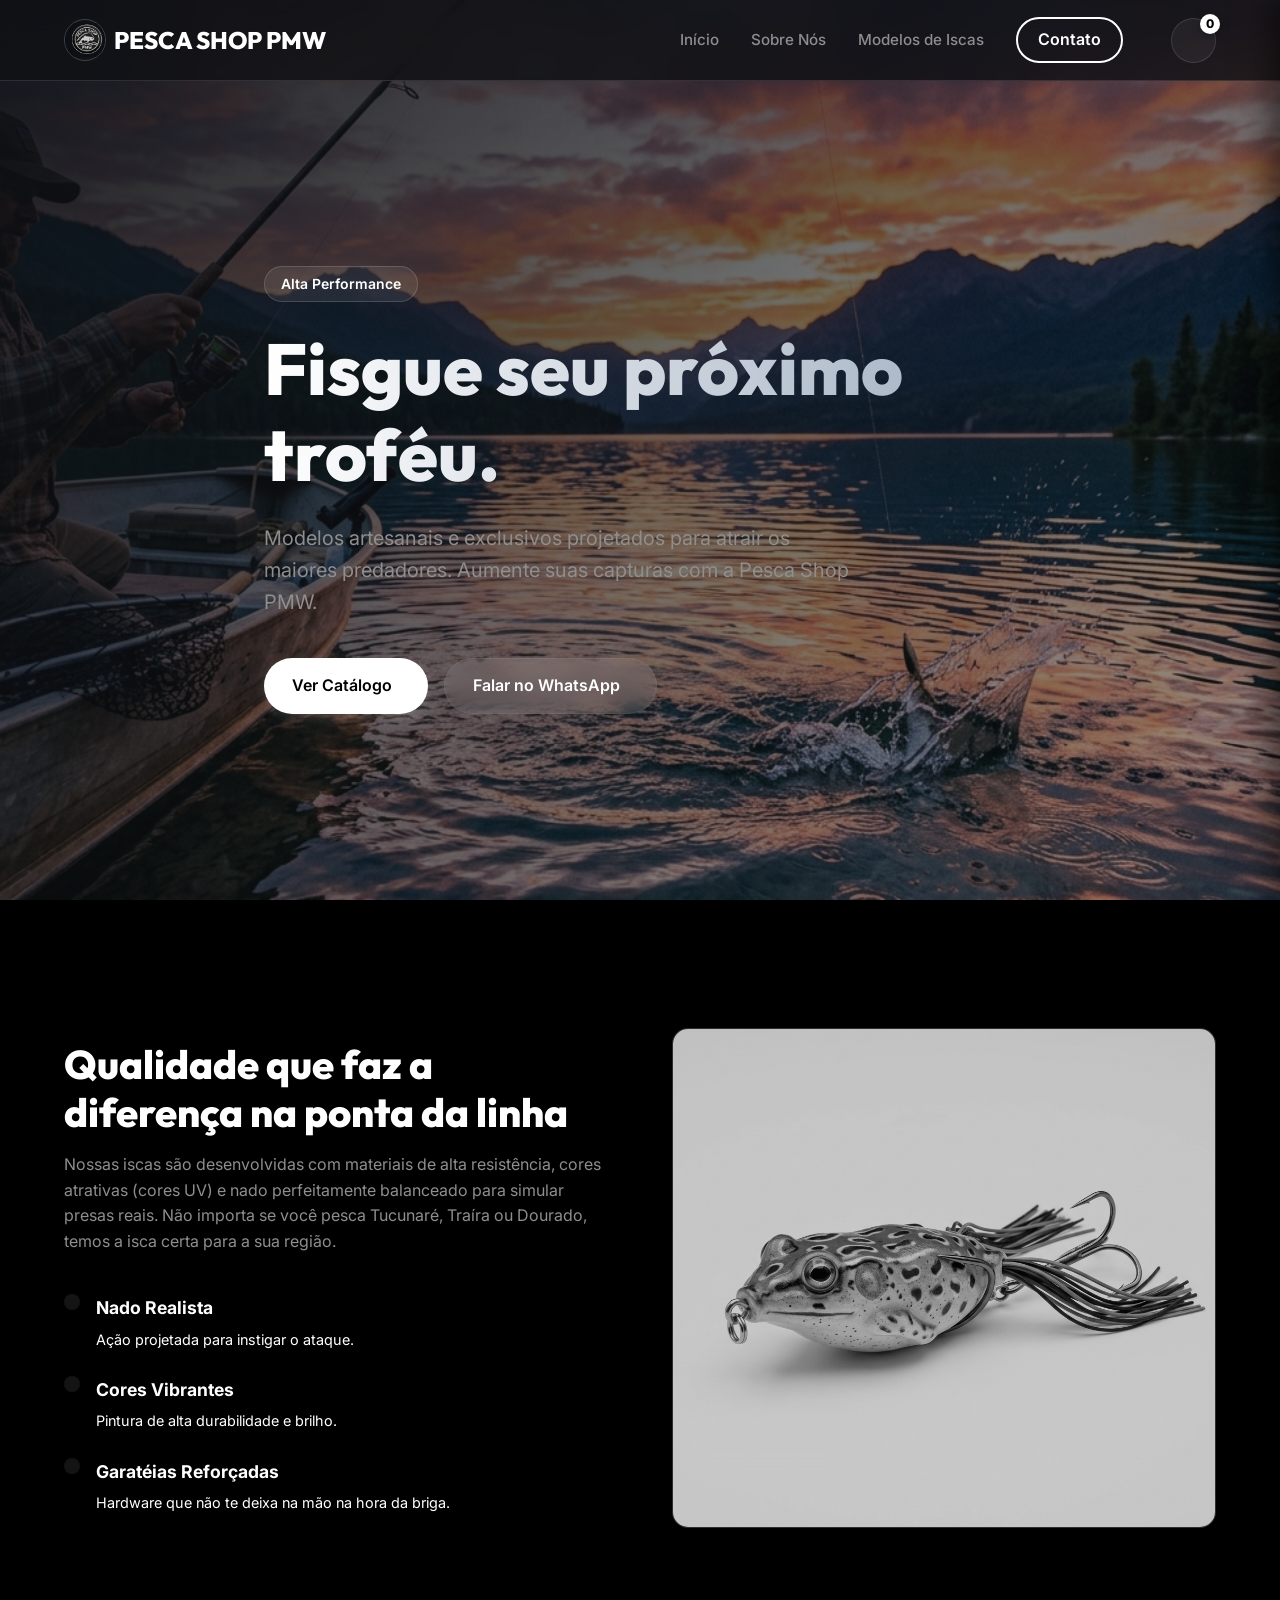
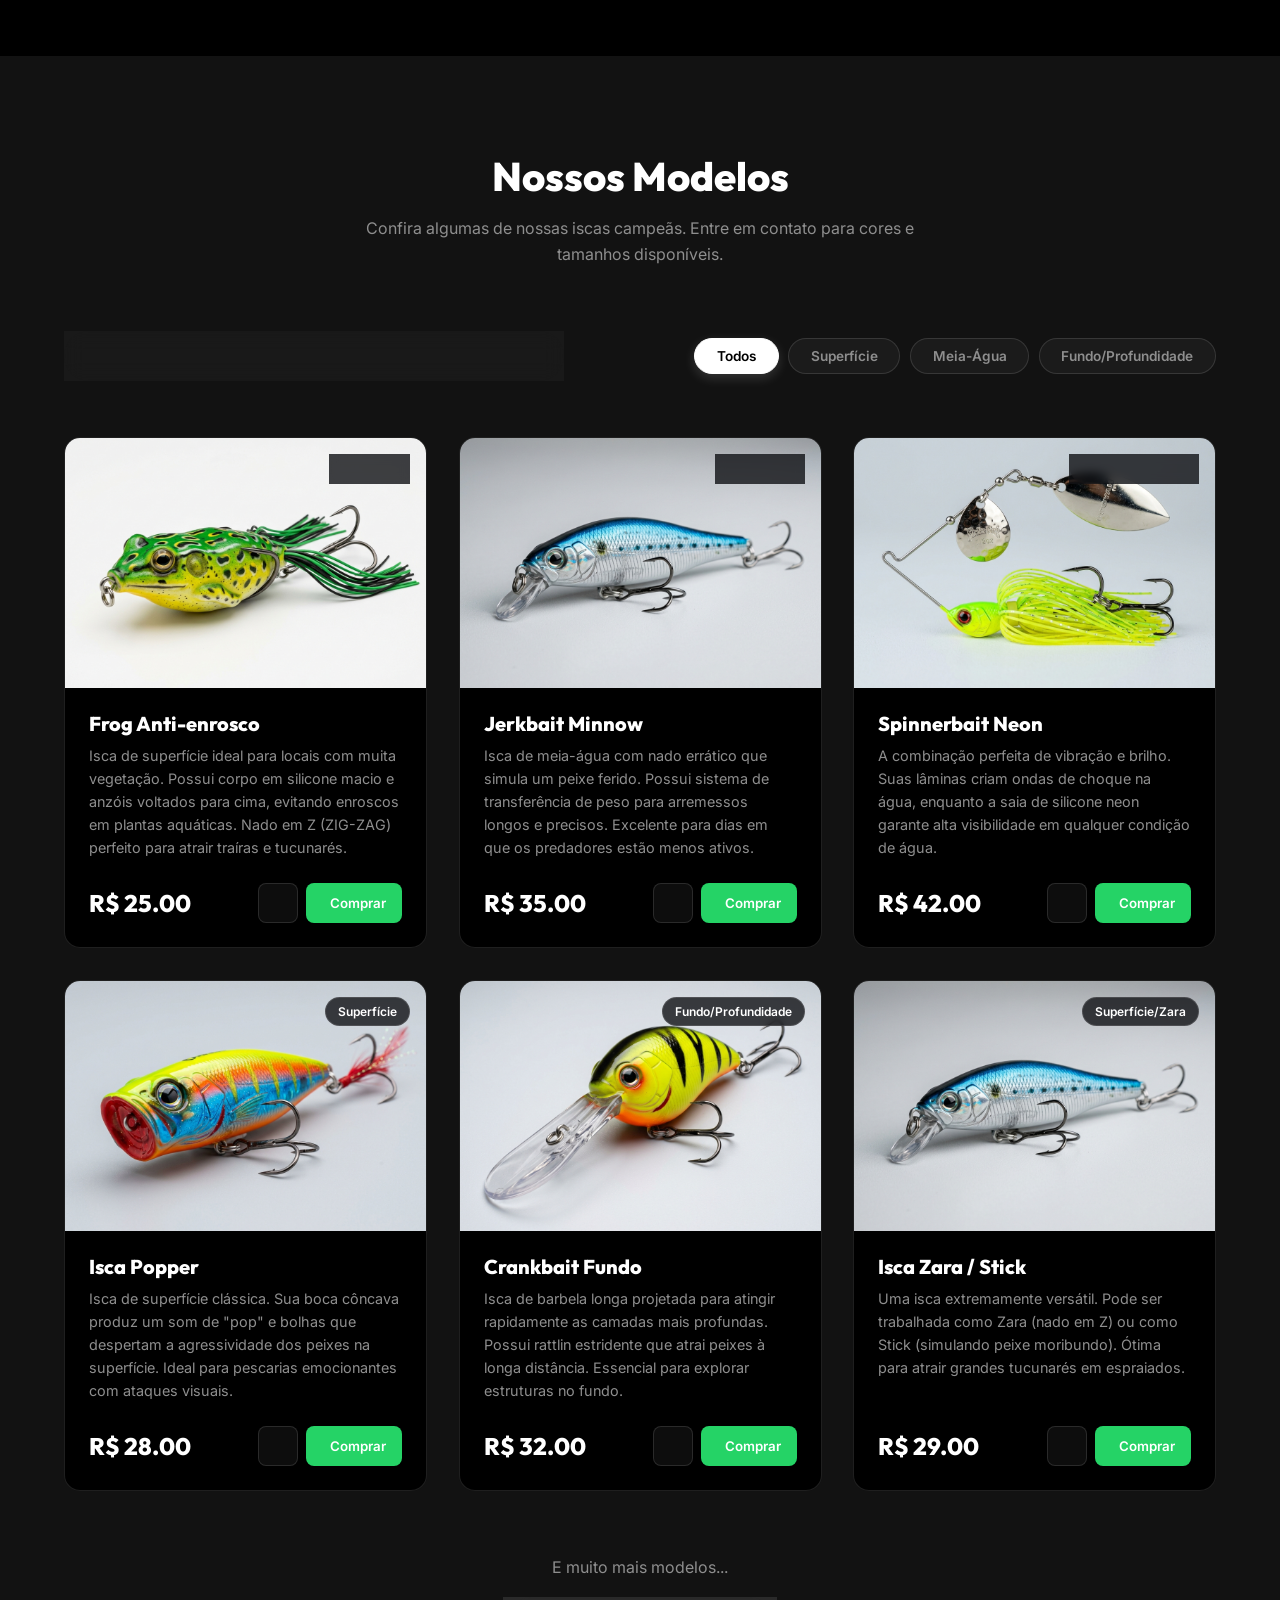
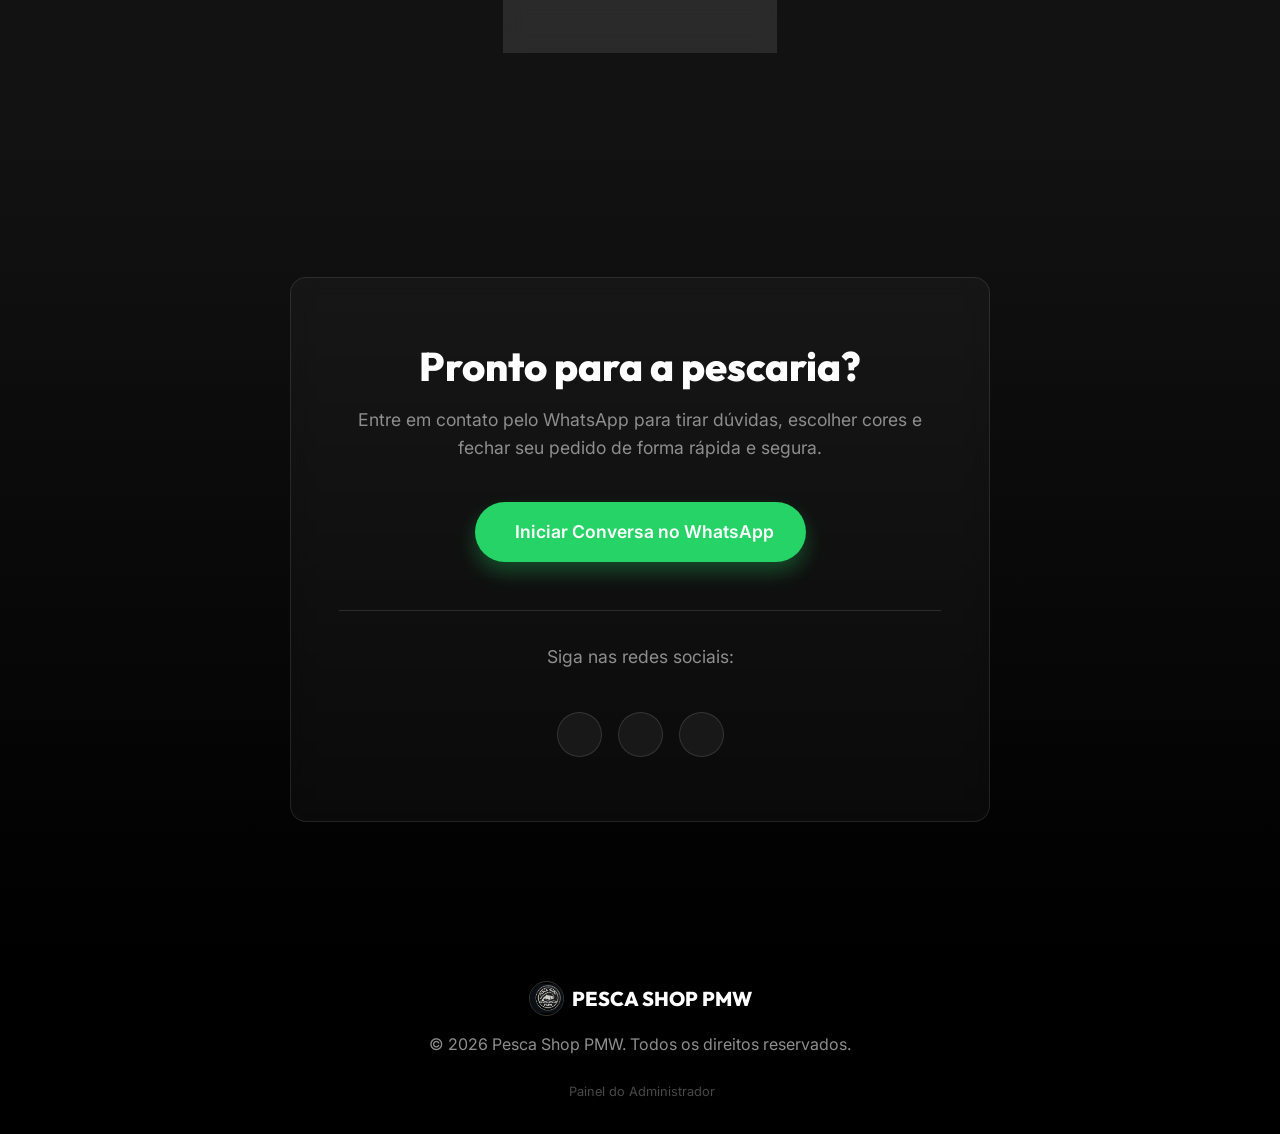
==== commit b9f45e35: "feat: add admin panel, inventory stock controls, and JSON data exporter" ====
--- a/index.html
+++ b/index.html
@@ -166,6 +166,9 @@
                 <span>PESCA SHOP PMW</span>
             </div>
             <p>&copy; <span id="year"></span> Pesca Shop PMW. Todos os direitos reservados.</p>
+            <a href="#admin" id="admin-trigger" style="color: var(--text-muted); font-size: 0.8rem; margin-top: 0.5rem; display: inline-flex; align-items: center; gap: 0.25rem; opacity: 0.5; transition: var(--transition);">
+                <i class="ph ph-lock"></i> Painel do Administrador
+            </a>
         </div>
     </footer>
 
@@ -354,6 +357,153 @@
         </div>
     </div>
 
+    <!-- Admin Login Modal -->
+    <div id="admin-login-modal" class="modal">
+        <div class="modal-content glass-box" style="max-width: 400px; padding: 2rem;">
+            <button id="admin-login-close" class="close-btn"><i class="ph ph-x"></i></button>
+            <div style="text-align: center; margin-bottom: 1.5rem;">
+                <i class="ph-bold ph-shield-check" style="font-size: 3rem; color: #fff; margin-bottom: 0.5rem;"></i>
+                <h3 style="font-family: var(--font-heading); font-size: 1.5rem; font-weight: 800;">Acesso Restrito</h3>
+                <p style="font-size: 0.85rem; color: var(--text-muted);">Digite a senha do administrador para acessar o painel.</p>
+            </div>
+            <form id="admin-login-form">
+                <div class="form-group" style="margin-bottom: 1.5rem;">
+                    <input type="password" id="admin-password" placeholder="Senha do Administrador" required style="width: 100%; background: rgba(255,255,255,0.03); border: 1px solid var(--border-color); border-radius: 8px; padding: 0.75rem 1rem; color: #fff; text-align: center; font-family: var(--font-sans); font-size: 1rem; outline: none; transition: var(--transition);">
+                </div>
+                <button type="submit" class="btn-primary btn-full" style="width: 100%;">Entrar no Painel</button>
+            </form>
+        </div>
+    </div>
+
+    <!-- Admin Panel Modal -->
+    <div id="admin-panel-modal" class="modal" style="z-index: 1100;">
+        <div class="modal-content glass-box" style="max-width: 950px; width: 95%; max-height: 90vh; display: flex; flex-direction: column; padding: 2rem; overflow: hidden;">
+            <button id="admin-panel-close" class="close-btn"><i class="ph ph-x"></i></button>
+            
+            <div class="admin-header" style="display: flex; justify-content: space-between; align-items: center; border-bottom: 1px solid var(--border-color); padding-bottom: 1rem; margin-bottom: 1.5rem; flex-shrink: 0;">
+                <div>
+                    <h2 style="font-family: var(--font-heading); font-size: 1.8rem; font-weight: 900; display: flex; align-items: center; gap: 0.5rem;">
+                        <i class="ph-bold ph-gear" style="color: var(--text-main);"></i> Painel do Administrador
+                    </h2>
+                    <p style="font-size: 0.85rem; color: var(--text-muted);">Gerencie o catálogo de iscas artificiais e níveis de estoque.</p>
+                </div>
+                <div style="display: flex; gap: 0.75rem;">
+                    <button id="admin-add-product-btn" class="btn-primary" style="padding: 0.5rem 1rem; font-size: 0.85rem; border-radius: 6px;">
+                        <i class="ph ph-plus"></i> Nova Isca
+                    </button>
+                    <button id="admin-reset-btn" class="btn-secondary" style="padding: 0.5rem 1rem; font-size: 0.85rem; border-radius: 6px; background: rgba(239, 68, 68, 0.1); border-color: rgba(239, 68, 68, 0.2); color: #ef4444;">
+                        <i class="ph ph-arrow-counter-clockwise"></i> Resetar
+                    </button>
+                </div>
+            </div>
+
+            <!-- Tabs Navigation -->
+            <div class="admin-tabs" style="display: flex; gap: 1rem; margin-bottom: 1rem; border-bottom: 1px solid var(--border-color); padding-bottom: 0.5rem; flex-shrink: 0;">
+                <button class="admin-tab-btn active" data-tab="catalog" style="font-weight: 600; padding: 0.5rem 1rem; border-radius: 6px; color: #fff;">
+                    <i class="ph ph-list-bullets"></i> Catálogo e Estoque
+                </button>
+                <button class="admin-tab-btn" data-tab="exporter" style="font-weight: 600; padding: 0.5rem 1rem; border-radius: 6px; color: var(--text-muted);">
+                    <i class="ph ph-code"></i> Exportar Código
+                </button>
+            </div>
+
+            <!-- Tab Content: Catalog -->
+            <div id="admin-tab-catalog" class="admin-tab-content active" style="flex-grow: 1; overflow-y: auto; margin-bottom: 1rem; display: block;">
+                <div class="table-wrapper" style="width: 100%; border: 1px solid var(--border-color); border-radius: 8px; overflow: hidden; background: #000;">
+                    <table style="width: 100%; border-collapse: collapse; text-align: left; font-size: 0.9rem;">
+                        <thead>
+                            <tr style="background: var(--bg-surface); border-bottom: 1px solid var(--border-color);">
+                                <th style="padding: 1rem; font-weight: 700; color: #fff;">Isca</th>
+                                <th style="padding: 1rem; font-weight: 700; color: #fff;">Preço</th>
+                                <th style="padding: 1rem; font-weight: 700; color: #fff;">Categoria</th>
+                                <th style="padding: 1rem; font-weight: 700; color: #fff; text-align: center; width: 160px;">Estoque</th>
+                                <th style="padding: 1rem; font-weight: 700; color: #fff; text-align: right; width: 140px;">Ações</th>
+                            </tr>
+                        </thead>
+                        <tbody id="admin-products-list">
+                            <!-- JS populated rows -->
+                        </tbody>
+                    </table>
+                </div>
+            </div>
+
+            <!-- Tab Content: Exporter -->
+            <div id="admin-tab-exporter" class="admin-tab-content" style="flex-grow: 1; overflow-y: auto; margin-bottom: 1rem; display: none;">
+                <p style="font-size: 0.85rem; color: var(--text-muted); margin-bottom: 1rem;">
+                    Copie o código JavaScript gerado abaixo e substitua o banco de dados inicial em seu arquivo <strong style="color: #fff;">script.js</strong> (no início do arquivo) para salvar permanentemente suas alterações.
+                </p>
+                <textarea id="admin-exporter-code" readonly style="width: 100%; height: 250px; background: #050505; border: 1px solid var(--border-color); border-radius: 8px; padding: 1rem; color: #a0aec0; font-family: monospace; font-size: 0.8rem; resize: none; outline: none; margin-bottom: 1rem; line-height: 1.4;"></textarea>
+                <button id="admin-copy-code-btn" class="btn-primary" style="width: 100%;">
+                    <i class="ph ph-copy"></i> Copiar Código do Catálogo
+                </button>
+            </div>
+        </div>
+    </div>
+
+    <!-- Add/Edit Product Modal -->
+    <div id="admin-product-modal" class="modal" style="z-index: 1200;">
+        <div class="modal-content glass-box" style="max-width: 600px; width: 95%; max-height: 90vh; overflow-y: auto; padding: 2rem;">
+            <button id="admin-product-close" class="close-btn"><i class="ph ph-x"></i></button>
+            
+            <div style="border-bottom: 1px solid var(--border-color); padding-bottom: 0.75rem; margin-bottom: 1.25rem;">
+                <h3 id="admin-product-modal-title" style="font-family: var(--font-heading); font-size: 1.4rem; font-weight: 800;">Adicionar Nova Isca</h3>
+                <p style="font-size: 0.8rem; color: var(--text-muted);">Preencha as informações para atualizar o catálogo da loja.</p>
+            </div>
+            
+            <form id="admin-product-form">
+                <input type="hidden" id="admin-product-id">
+                
+                <div class="form-group" style="margin-bottom: 1rem;">
+                    <label style="display: block; font-size: 0.8rem; font-weight: 600; color: var(--text-muted); margin-bottom: 0.3rem;">Nome do Produto</label>
+                    <input type="text" id="admin-product-name" required placeholder="Ex: Jerkbait Minnow Pro" style="width: 100%; background: rgba(255,255,255,0.03); border: 1px solid var(--border-color); border-radius: 6px; padding: 0.65rem 0.85rem; color: #fff; font-family: var(--font-sans); font-size: 0.9rem; outline: none; transition: var(--transition);">
+                </div>
+                
+                <div class="form-row-2" style="display: grid; grid-template-columns: 1fr 1fr; gap: 1rem; margin-bottom: 1rem;">
+                    <div class="form-group">
+                        <label style="display: block; font-size: 0.8rem; font-weight: 600; color: var(--text-muted); margin-bottom: 0.3rem;">Preço (R$)</label>
+                        <input type="number" id="admin-product-price" step="0.01" min="0" required placeholder="0.00" style="width: 100%; background: rgba(255,255,255,0.03); border: 1px solid var(--border-color); border-radius: 6px; padding: 0.65rem 0.85rem; color: #fff; font-family: var(--font-sans); font-size: 0.9rem; outline: none; transition: var(--transition);">
+                    </div>
+                    <div class="form-group">
+                        <label style="display: block; font-size: 0.8rem; font-weight: 600; color: var(--text-muted); margin-bottom: 0.3rem;">Estoque Inicial</label>
+                        <input type="number" id="admin-product-stock" min="0" required placeholder="10" style="width: 100%; background: rgba(255,255,255,0.03); border: 1px solid var(--border-color); border-radius: 6px; padding: 0.65rem 0.85rem; color: #fff; font-family: var(--font-sans); font-size: 0.9rem; outline: none; transition: var(--transition);">
+                    </div>
+                </div>
+
+                <div class="form-row-2" style="display: grid; grid-template-columns: 1fr 1fr; gap: 1rem; margin-bottom: 1rem;">
+                    <div class="form-group">
+                        <label style="display: block; font-size: 0.8rem; font-weight: 600; color: var(--text-muted); margin-bottom: 0.3rem;">Categoria</label>
+                        <select id="admin-product-category" required style="width: 100%; background: #000; border: 1px solid var(--border-color); border-radius: 6px; padding: 0.65rem 0.85rem; color: #fff; font-family: var(--font-sans); font-size: 0.9rem; outline: none; cursor: pointer;">
+                            <option value="superficie">Superfície</option>
+                            <option value="meia-agua">Meia-Água</option>
+                            <option value="fundo">Fundo/Profundidade</option>
+                        </select>
+                    </div>
+                    <div class="form-group">
+                        <label style="display: block; font-size: 0.8rem; font-weight: 600; color: var(--text-muted); margin-bottom: 0.3rem;">Rótulo / Badge</label>
+                        <input type="text" id="admin-product-badge" required placeholder="Ex: Topwater, Meia-água" style="width: 100%; background: rgba(255,255,255,0.03); border: 1px solid var(--border-color); border-radius: 6px; padding: 0.65rem 0.85rem; color: #fff; font-family: var(--font-sans); font-size: 0.9rem; outline: none; transition: var(--transition);">
+                    </div>
+                </div>
+
+                <div class="form-group" style="margin-bottom: 1rem;">
+                    <label style="display: block; font-size: 0.8rem; font-weight: 600; color: var(--text-muted); margin-bottom: 0.3rem;">Descrição do Produto</label>
+                    <textarea id="admin-product-desc" required placeholder="Descreva os atributos e comportamento da isca..." style="width: 100%; height: 80px; background: rgba(255,255,255,0.03); border: 1px solid var(--border-color); border-radius: 6px; padding: 0.65rem 0.85rem; color: #fff; font-family: var(--font-sans); font-size: 0.9rem; outline: none; resize: none; transition: var(--transition);"></textarea>
+                </div>
+
+                <div class="form-group" style="margin-bottom: 1rem;">
+                    <label style="display: block; font-size: 0.8rem; font-weight: 600; color: var(--text-muted); margin-bottom: 0.3rem;">Tamanhos / Pesos (separados por vírgula)</label>
+                    <input type="text" id="admin-product-sizes" placeholder="Ex: 6.0 cm (12g), 7.5 cm (18g)" style="width: 100%; background: rgba(255,255,255,0.03); border: 1px solid var(--border-color); border-radius: 6px; padding: 0.65rem 0.85rem; color: #fff; font-family: var(--font-sans); font-size: 0.9rem; outline: none; transition: var(--transition);">
+                </div>
+
+                <div class="form-group" style="margin-bottom: 1.5rem;">
+                    <label style="display: block; font-size: 0.8rem; font-weight: 600; color: var(--text-muted); margin-bottom: 0.3rem;">Cores (Nome e Hex em JSON, opcional)</label>
+                    <textarea id="admin-product-colors" placeholder='Ex: [{"name":"Laranja UV","hex":"#f97316","uv":true}]' style="width: 100%; height: 60px; background: rgba(255,255,255,0.03); border: 1px solid var(--border-color); border-radius: 6px; padding: 0.65rem 0.85rem; color: #fff; font-family: monospace; font-size: 0.75rem; outline: none; resize: none; transition: var(--transition);"></textarea>
+                </div>
+
+                <button type="submit" class="btn-primary btn-full" style="width: 100%;">Salvar Produto</button>
+            </form>
+        </div>
+    </div>
+
     <div id="overlay" class="overlay"></div>
 
     <script src="script.js"></script>
--- a/styles.css
+++ b/styles.css
@@ -1256,3 +1256,162 @@
     transform: translateY(0);
 }
 
+/* --- ADMIN PANEL STYLES --- */
+
+/* Tabs active classes */
+.admin-tab-btn {
+    border: 1px solid transparent;
+    transition: var(--transition);
+    background: transparent;
+}
+
+.admin-tab-btn:hover {
+    color: #fff !important;
+    background: rgba(255, 255, 255, 0.05);
+}
+
+.admin-tab-btn.active {
+    color: #000 !important;
+    background-color: #ffffff !important;
+    box-shadow: 0 2px 10px rgba(255, 255, 255, 0.15);
+}
+
+/* Table layout styling */
+.table-wrapper {
+    overflow-x: auto;
+}
+
+.table-wrapper th, 
+.table-wrapper td {
+    padding: 0.85rem 1rem;
+    border-bottom: 1px solid var(--border-color);
+    vertical-align: middle;
+}
+
+.table-wrapper tbody tr {
+    transition: var(--transition);
+}
+
+.table-wrapper tbody tr:hover {
+    background-color: rgba(255, 255, 255, 0.02);
+}
+
+.admin-product-thumb {
+    width: 40px;
+    height: 40px;
+    object-fit: cover;
+    border-radius: 6px;
+    background-color: #fff;
+    border: 1px solid var(--border-color);
+}
+
+.admin-stock-control {
+    display: inline-flex;
+    align-items: center;
+    gap: 0.5rem;
+    border: 1px solid var(--border-color);
+    border-radius: 6px;
+    padding: 0.25rem 0.5rem;
+    background-color: rgba(255, 255, 255, 0.02);
+}
+
+.admin-stock-btn {
+    color: var(--text-muted);
+    font-size: 1rem;
+    width: 24px;
+    height: 24px;
+    display: flex;
+    align-items: center;
+    justify-content: center;
+    border-radius: 4px;
+    transition: var(--transition);
+    cursor: pointer;
+}
+
+.admin-stock-btn:hover {
+    background-color: rgba(255, 255, 255, 0.08);
+    color: #fff;
+}
+
+.admin-stock-value {
+    font-family: var(--font-heading);
+    font-weight: 700;
+    color: #fff;
+    min-width: 25px;
+    text-align: center;
+}
+
+/* Stock Badges */
+.stock-badge {
+    display: inline-block;
+    padding: 0.2rem 0.5rem;
+    border-radius: 4px;
+    font-size: 0.75rem;
+    font-weight: 600;
+    text-transform: uppercase;
+}
+
+.stock-badge.in-stock {
+    background-color: rgba(255, 255, 255, 0.1);
+    color: #ffffff;
+    border: 1px solid rgba(255, 255, 255, 0.2);
+}
+
+.stock-badge.out-of-stock {
+    background-color: rgba(239, 68, 68, 0.1);
+    color: #ef4444;
+    border: 1px solid rgba(239, 68, 68, 0.2);
+}
+
+/* Exporter styles */
+textarea#admin-exporter-code {
+    border-color: var(--border-color);
+    transition: var(--transition);
+}
+
+textarea#admin-exporter-code:focus {
+    border-color: var(--accent-neon);
+    box-shadow: 0 0 10px var(--accent-neon-glow);
+}
+
+/* Quick edit/delete actions */
+.admin-action-btn {
+    width: 32px;
+    height: 32px;
+    display: inline-flex;
+    align-items: center;
+    justify-content: center;
+    border-radius: 6px;
+    border: 1px solid var(--border-color);
+    background-color: rgba(255, 255, 255, 0.02);
+    color: var(--text-muted);
+    transition: var(--transition);
+    cursor: pointer;
+}
+
+.admin-action-btn:hover {
+    color: #fff;
+    background-color: rgba(255, 255, 255, 0.08);
+}
+
+.admin-action-btn.delete:hover {
+    background-color: rgba(239, 68, 68, 0.1);
+    border-color: rgba(239, 68, 68, 0.2);
+    color: #ef4444;
+}
+
+/* Modals general resets for form focus states inside admin */
+#admin-product-modal input:focus,
+#admin-product-modal select:focus,
+#admin-product-modal textarea:focus {
+    border-color: #ffffff !important;
+    box-shadow: 0 0 10px rgba(255, 255, 255, 0.15) !important;
+    background: rgba(255, 255, 255, 0.05) !important;
+}
+
+#admin-password:focus {
+    border-color: #ffffff !important;
+    box-shadow: 0 0 15px rgba(255, 255, 255, 0.2) !important;
+    background: rgba(255, 255, 255, 0.05) !important;
+}
+
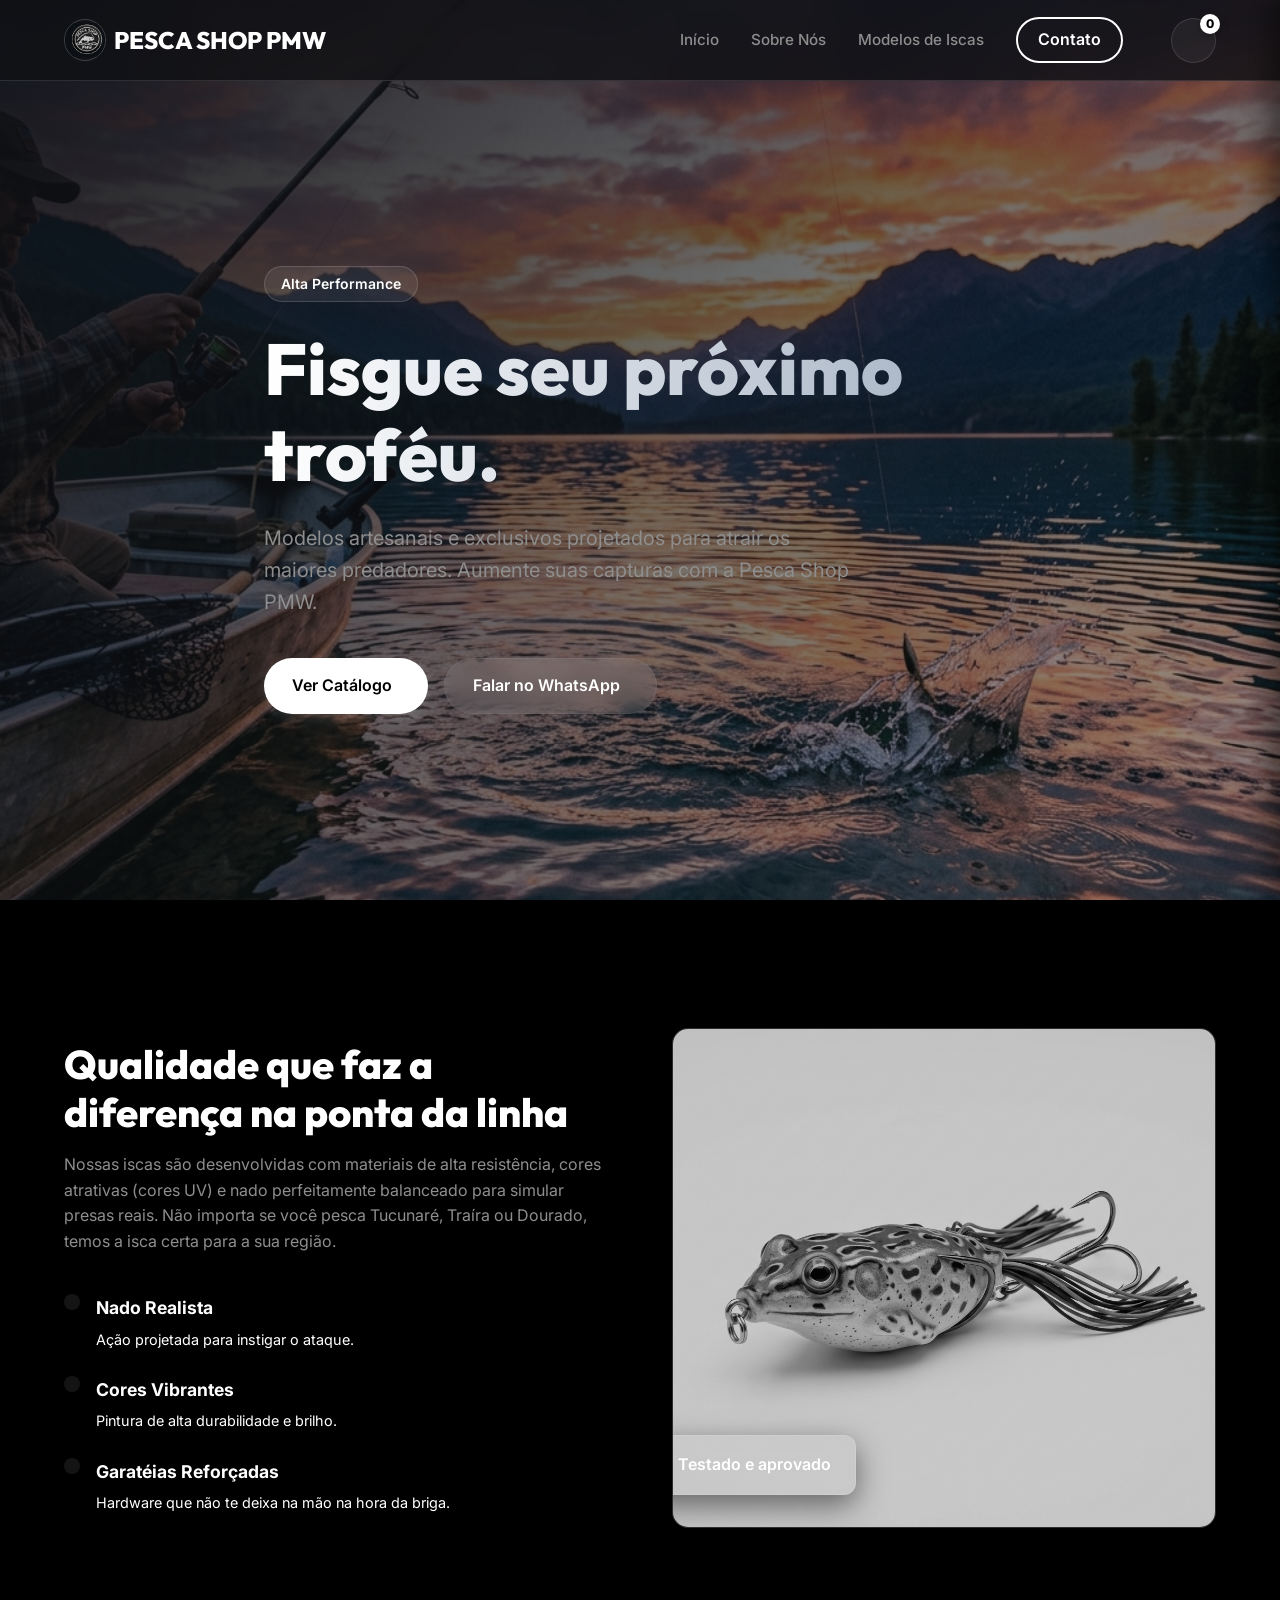
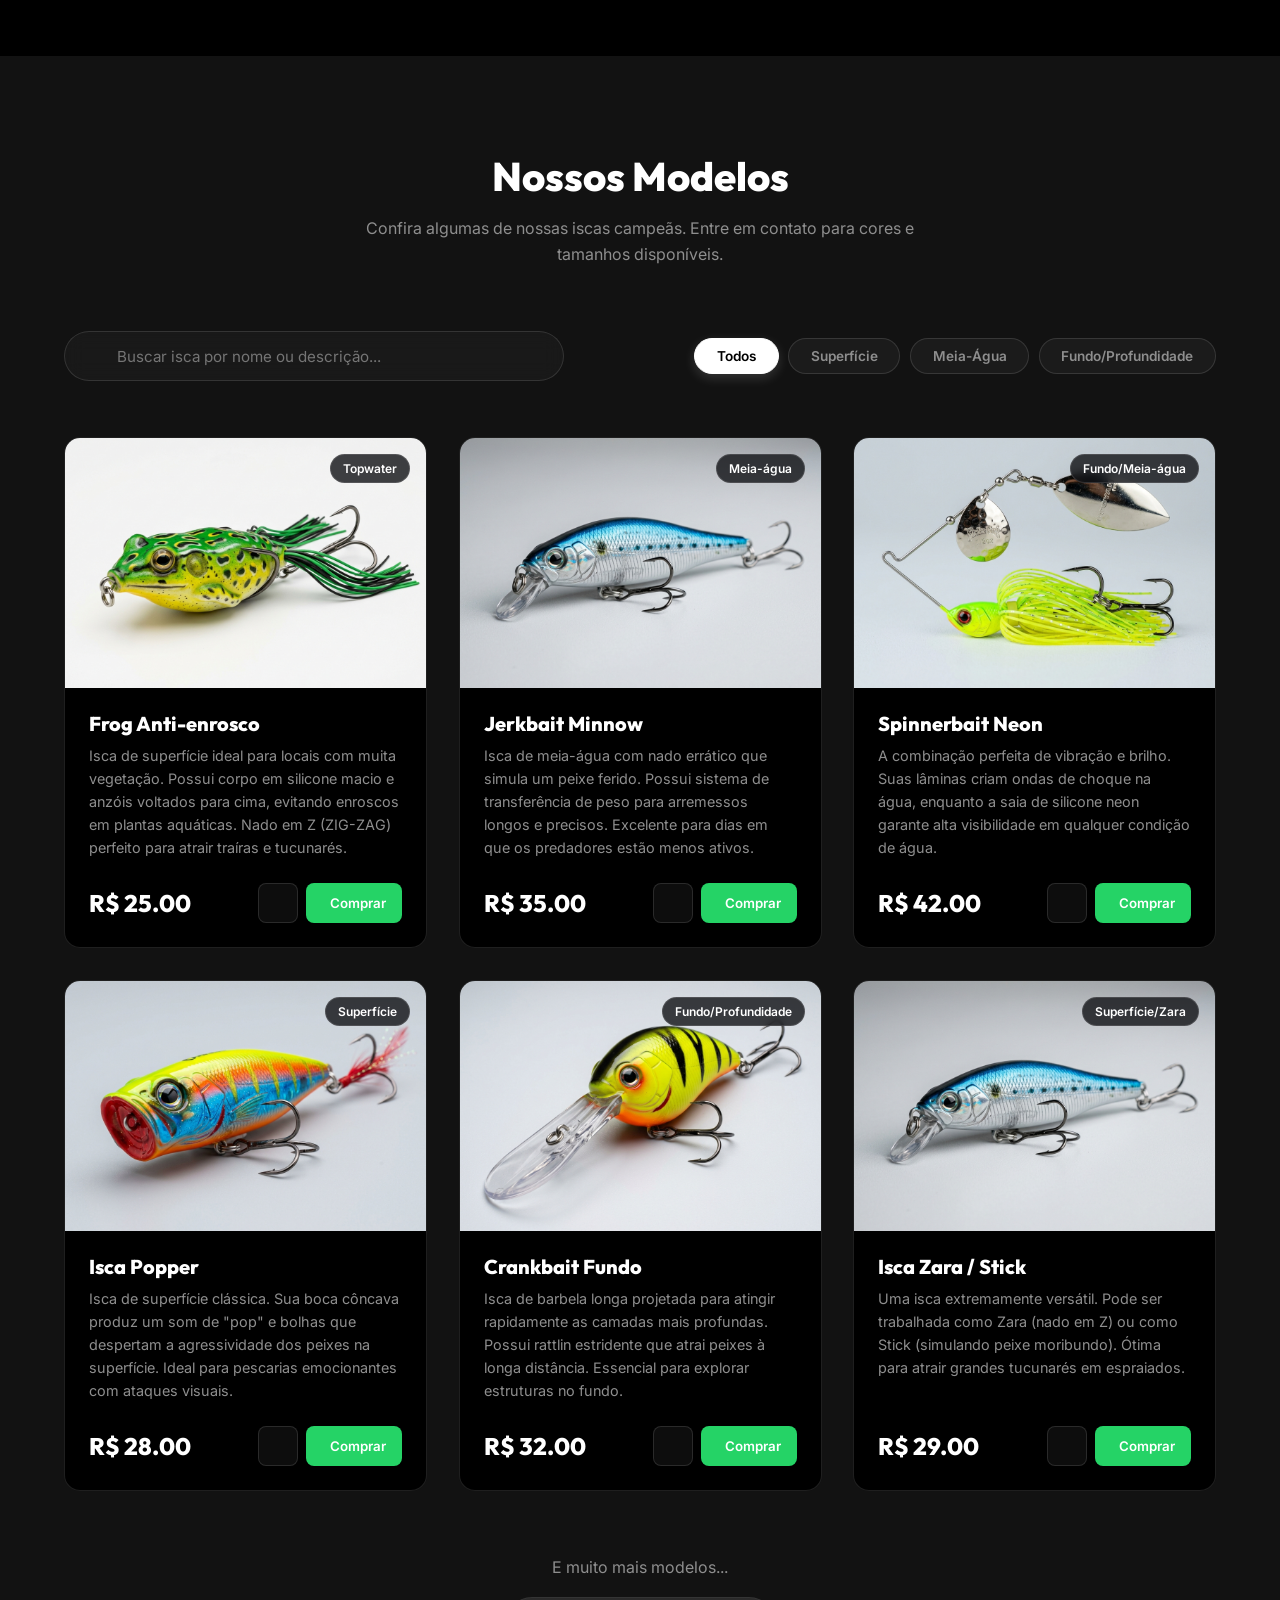
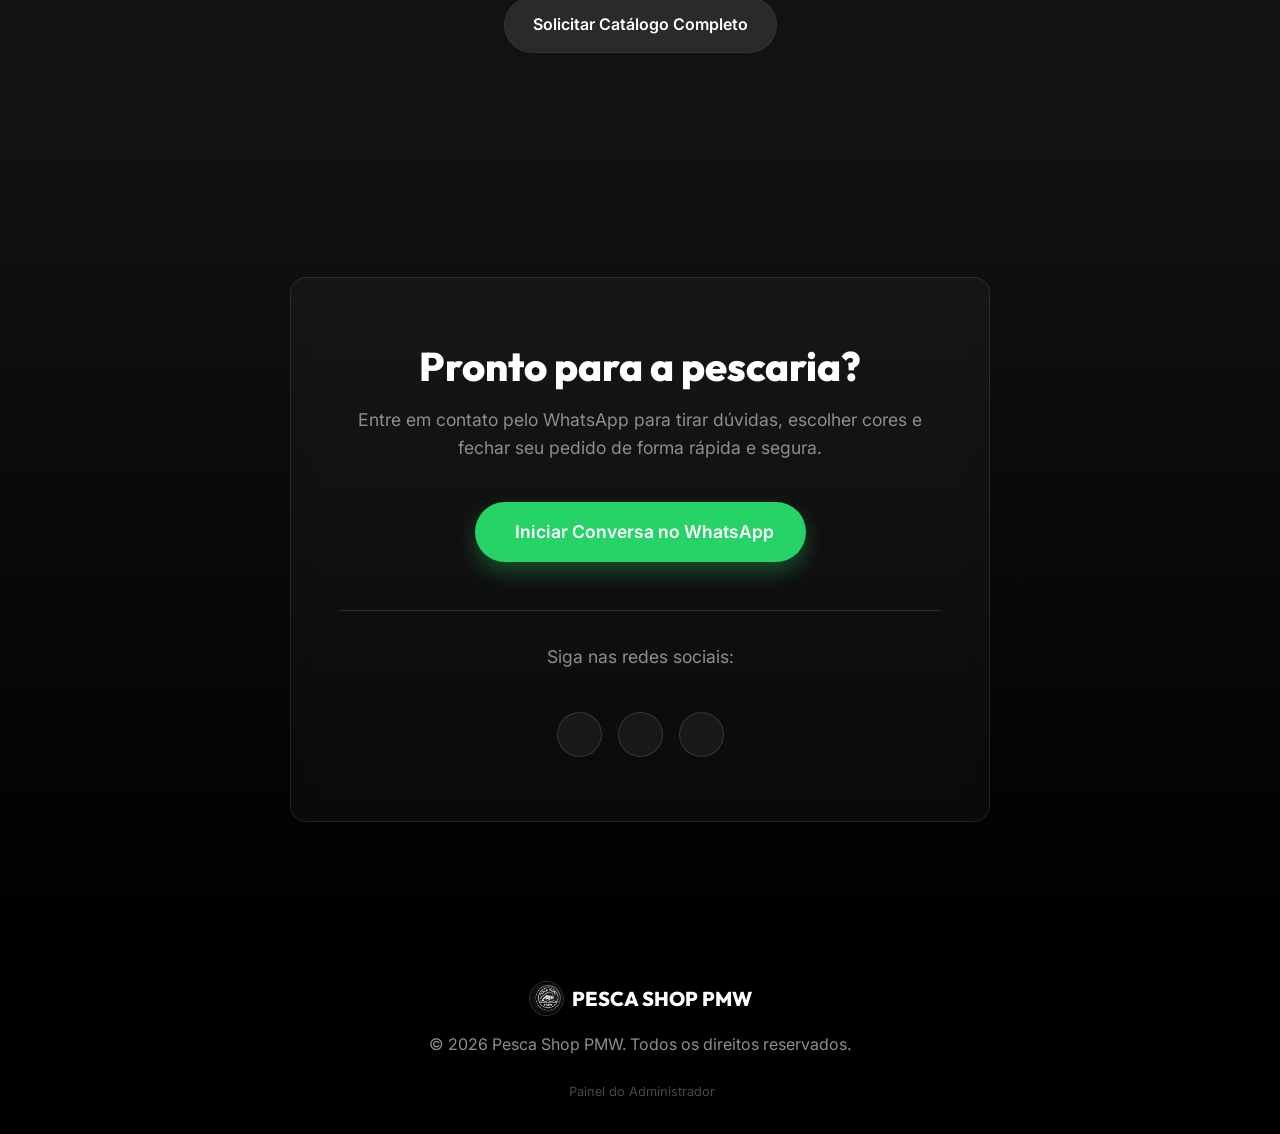
==== commit 61309731: "feat: mover painel de administracao para rota dedicada /admin e remover aba de exportacao de codigos" ====
--- a/index.html
+++ b/index.html
@@ -166,7 +166,7 @@
                 <span>PESCA SHOP PMW</span>
             </div>
             <p>&copy; <span id="year"></span> Pesca Shop PMW. Todos os direitos reservados.</p>
-            <a href="#admin" id="admin-trigger" style="color: var(--text-muted); font-size: 0.8rem; margin-top: 0.5rem; display: inline-flex; align-items: center; gap: 0.25rem; opacity: 0.5; transition: var(--transition);">
+            <a href="admin.html" id="admin-trigger" style="color: var(--text-muted); font-size: 0.8rem; margin-top: 0.5rem; display: inline-flex; align-items: center; gap: 0.25rem; opacity: 0.5; transition: var(--transition);">
                 <i class="ph ph-lock"></i> Painel do Administrador
             </a>
         </div>
@@ -357,152 +357,7 @@
         </div>
     </div>
 
-    <!-- Admin Login Modal -->
-    <div id="admin-login-modal" class="modal">
-        <div class="modal-content glass-box" style="max-width: 400px; padding: 2rem;">
-            <button id="admin-login-close" class="close-btn"><i class="ph ph-x"></i></button>
-            <div style="text-align: center; margin-bottom: 1.5rem;">
-                <i class="ph-bold ph-shield-check" style="font-size: 3rem; color: #fff; margin-bottom: 0.5rem;"></i>
-                <h3 style="font-family: var(--font-heading); font-size: 1.5rem; font-weight: 800;">Acesso Restrito</h3>
-                <p style="font-size: 0.85rem; color: var(--text-muted);">Digite a senha do administrador para acessar o painel.</p>
-            </div>
-            <form id="admin-login-form">
-                <div class="form-group" style="margin-bottom: 1.5rem;">
-                    <input type="password" id="admin-password" placeholder="Senha do Administrador" required style="width: 100%; background: rgba(255,255,255,0.03); border: 1px solid var(--border-color); border-radius: 8px; padding: 0.75rem 1rem; color: #fff; text-align: center; font-family: var(--font-sans); font-size: 1rem; outline: none; transition: var(--transition);">
-                </div>
-                <button type="submit" class="btn-primary btn-full" style="width: 100%;">Entrar no Painel</button>
-            </form>
-        </div>
-    </div>
-
-    <!-- Admin Panel Modal -->
-    <div id="admin-panel-modal" class="modal" style="z-index: 1100;">
-        <div class="modal-content glass-box" style="max-width: 950px; width: 95%; max-height: 90vh; display: flex; flex-direction: column; padding: 2rem; overflow: hidden;">
-            <button id="admin-panel-close" class="close-btn"><i class="ph ph-x"></i></button>
-            
-            <div class="admin-header" style="display: flex; justify-content: space-between; align-items: center; border-bottom: 1px solid var(--border-color); padding-bottom: 1rem; margin-bottom: 1.5rem; flex-shrink: 0;">
-                <div>
-                    <h2 style="font-family: var(--font-heading); font-size: 1.8rem; font-weight: 900; display: flex; align-items: center; gap: 0.5rem;">
-                        <i class="ph-bold ph-gear" style="color: var(--text-main);"></i> Painel do Administrador
-                    </h2>
-                    <p style="font-size: 0.85rem; color: var(--text-muted);">Gerencie o catálogo de iscas artificiais e níveis de estoque.</p>
-                </div>
-                <div style="display: flex; gap: 0.75rem;">
-                    <button id="admin-add-product-btn" class="btn-primary" style="padding: 0.5rem 1rem; font-size: 0.85rem; border-radius: 6px;">
-                        <i class="ph ph-plus"></i> Nova Isca
-                    </button>
-                    <button id="admin-reset-btn" class="btn-secondary" style="padding: 0.5rem 1rem; font-size: 0.85rem; border-radius: 6px; background: rgba(239, 68, 68, 0.1); border-color: rgba(239, 68, 68, 0.2); color: #ef4444;">
-                        <i class="ph ph-arrow-counter-clockwise"></i> Resetar
-                    </button>
-                </div>
-            </div>
-
-            <!-- Tabs Navigation -->
-            <div class="admin-tabs" style="display: flex; gap: 1rem; margin-bottom: 1rem; border-bottom: 1px solid var(--border-color); padding-bottom: 0.5rem; flex-shrink: 0;">
-                <button class="admin-tab-btn active" data-tab="catalog" style="font-weight: 600; padding: 0.5rem 1rem; border-radius: 6px; color: #fff;">
-                    <i class="ph ph-list-bullets"></i> Catálogo e Estoque
-                </button>
-                <button class="admin-tab-btn" data-tab="exporter" style="font-weight: 600; padding: 0.5rem 1rem; border-radius: 6px; color: var(--text-muted);">
-                    <i class="ph ph-code"></i> Exportar Código
-                </button>
-            </div>
-
-            <!-- Tab Content: Catalog -->
-            <div id="admin-tab-catalog" class="admin-tab-content active" style="flex-grow: 1; overflow-y: auto; margin-bottom: 1rem; display: block;">
-                <div class="table-wrapper" style="width: 100%; border: 1px solid var(--border-color); border-radius: 8px; overflow: hidden; background: #000;">
-                    <table style="width: 100%; border-collapse: collapse; text-align: left; font-size: 0.9rem;">
-                        <thead>
-                            <tr style="background: var(--bg-surface); border-bottom: 1px solid var(--border-color);">
-                                <th style="padding: 1rem; font-weight: 700; color: #fff;">Isca</th>
-                                <th style="padding: 1rem; font-weight: 700; color: #fff;">Preço</th>
-                                <th style="padding: 1rem; font-weight: 700; color: #fff;">Categoria</th>
-                                <th style="padding: 1rem; font-weight: 700; color: #fff; text-align: center; width: 160px;">Estoque</th>
-                                <th style="padding: 1rem; font-weight: 700; color: #fff; text-align: right; width: 140px;">Ações</th>
-                            </tr>
-                        </thead>
-                        <tbody id="admin-products-list">
-                            <!-- JS populated rows -->
-                        </tbody>
-                    </table>
-                </div>
-            </div>
-
-            <!-- Tab Content: Exporter -->
-            <div id="admin-tab-exporter" class="admin-tab-content" style="flex-grow: 1; overflow-y: auto; margin-bottom: 1rem; display: none;">
-                <p style="font-size: 0.85rem; color: var(--text-muted); margin-bottom: 1rem;">
-                    Copie o código JavaScript gerado abaixo e substitua o banco de dados inicial em seu arquivo <strong style="color: #fff;">script.js</strong> (no início do arquivo) para salvar permanentemente suas alterações.
-                </p>
-                <textarea id="admin-exporter-code" readonly style="width: 100%; height: 250px; background: #050505; border: 1px solid var(--border-color); border-radius: 8px; padding: 1rem; color: #a0aec0; font-family: monospace; font-size: 0.8rem; resize: none; outline: none; margin-bottom: 1rem; line-height: 1.4;"></textarea>
-                <button id="admin-copy-code-btn" class="btn-primary" style="width: 100%;">
-                    <i class="ph ph-copy"></i> Copiar Código do Catálogo
-                </button>
-            </div>
-        </div>
-    </div>
-
-    <!-- Add/Edit Product Modal -->
-    <div id="admin-product-modal" class="modal" style="z-index: 1200;">
-        <div class="modal-content glass-box" style="max-width: 600px; width: 95%; max-height: 90vh; overflow-y: auto; padding: 2rem;">
-            <button id="admin-product-close" class="close-btn"><i class="ph ph-x"></i></button>
-            
-            <div style="border-bottom: 1px solid var(--border-color); padding-bottom: 0.75rem; margin-bottom: 1.25rem;">
-                <h3 id="admin-product-modal-title" style="font-family: var(--font-heading); font-size: 1.4rem; font-weight: 800;">Adicionar Nova Isca</h3>
-                <p style="font-size: 0.8rem; color: var(--text-muted);">Preencha as informações para atualizar o catálogo da loja.</p>
-            </div>
-            
-            <form id="admin-product-form">
-                <input type="hidden" id="admin-product-id">
-                
-                <div class="form-group" style="margin-bottom: 1rem;">
-                    <label style="display: block; font-size: 0.8rem; font-weight: 600; color: var(--text-muted); margin-bottom: 0.3rem;">Nome do Produto</label>
-                    <input type="text" id="admin-product-name" required placeholder="Ex: Jerkbait Minnow Pro" style="width: 100%; background: rgba(255,255,255,0.03); border: 1px solid var(--border-color); border-radius: 6px; padding: 0.65rem 0.85rem; color: #fff; font-family: var(--font-sans); font-size: 0.9rem; outline: none; transition: var(--transition);">
-                </div>
-                
-                <div class="form-row-2" style="display: grid; grid-template-columns: 1fr 1fr; gap: 1rem; margin-bottom: 1rem;">
-                    <div class="form-group">
-                        <label style="display: block; font-size: 0.8rem; font-weight: 600; color: var(--text-muted); margin-bottom: 0.3rem;">Preço (R$)</label>
-                        <input type="number" id="admin-product-price" step="0.01" min="0" required placeholder="0.00" style="width: 100%; background: rgba(255,255,255,0.03); border: 1px solid var(--border-color); border-radius: 6px; padding: 0.65rem 0.85rem; color: #fff; font-family: var(--font-sans); font-size: 0.9rem; outline: none; transition: var(--transition);">
-                    </div>
-                    <div class="form-group">
-                        <label style="display: block; font-size: 0.8rem; font-weight: 600; color: var(--text-muted); margin-bottom: 0.3rem;">Estoque Inicial</label>
-                        <input type="number" id="admin-product-stock" min="0" required placeholder="10" style="width: 100%; background: rgba(255,255,255,0.03); border: 1px solid var(--border-color); border-radius: 6px; padding: 0.65rem 0.85rem; color: #fff; font-family: var(--font-sans); font-size: 0.9rem; outline: none; transition: var(--transition);">
-                    </div>
-                </div>
-
-                <div class="form-row-2" style="display: grid; grid-template-columns: 1fr 1fr; gap: 1rem; margin-bottom: 1rem;">
-                    <div class="form-group">
-                        <label style="display: block; font-size: 0.8rem; font-weight: 600; color: var(--text-muted); margin-bottom: 0.3rem;">Categoria</label>
-                        <select id="admin-product-category" required style="width: 100%; background: #000; border: 1px solid var(--border-color); border-radius: 6px; padding: 0.65rem 0.85rem; color: #fff; font-family: var(--font-sans); font-size: 0.9rem; outline: none; cursor: pointer;">
-                            <option value="superficie">Superfície</option>
-                            <option value="meia-agua">Meia-Água</option>
-                            <option value="fundo">Fundo/Profundidade</option>
-                        </select>
-                    </div>
-                    <div class="form-group">
-                        <label style="display: block; font-size: 0.8rem; font-weight: 600; color: var(--text-muted); margin-bottom: 0.3rem;">Rótulo / Badge</label>
-                        <input type="text" id="admin-product-badge" required placeholder="Ex: Topwater, Meia-água" style="width: 100%; background: rgba(255,255,255,0.03); border: 1px solid var(--border-color); border-radius: 6px; padding: 0.65rem 0.85rem; color: #fff; font-family: var(--font-sans); font-size: 0.9rem; outline: none; transition: var(--transition);">
-                    </div>
-                </div>
-
-                <div class="form-group" style="margin-bottom: 1rem;">
-                    <label style="display: block; font-size: 0.8rem; font-weight: 600; color: var(--text-muted); margin-bottom: 0.3rem;">Descrição do Produto</label>
-                    <textarea id="admin-product-desc" required placeholder="Descreva os atributos e comportamento da isca..." style="width: 100%; height: 80px; background: rgba(255,255,255,0.03); border: 1px solid var(--border-color); border-radius: 6px; padding: 0.65rem 0.85rem; color: #fff; font-family: var(--font-sans); font-size: 0.9rem; outline: none; resize: none; transition: var(--transition);"></textarea>
-                </div>
-
-                <div class="form-group" style="margin-bottom: 1rem;">
-                    <label style="display: block; font-size: 0.8rem; font-weight: 600; color: var(--text-muted); margin-bottom: 0.3rem;">Tamanhos / Pesos (separados por vírgula)</label>
-                    <input type="text" id="admin-product-sizes" placeholder="Ex: 6.0 cm (12g), 7.5 cm (18g)" style="width: 100%; background: rgba(255,255,255,0.03); border: 1px solid var(--border-color); border-radius: 6px; padding: 0.65rem 0.85rem; color: #fff; font-family: var(--font-sans); font-size: 0.9rem; outline: none; transition: var(--transition);">
-                </div>
-
-                <div class="form-group" style="margin-bottom: 1.5rem;">
-                    <label style="display: block; font-size: 0.8rem; font-weight: 600; color: var(--text-muted); margin-bottom: 0.3rem;">Cores (Nome e Hex em JSON, opcional)</label>
-                    <textarea id="admin-product-colors" placeholder='Ex: [{"name":"Laranja UV","hex":"#f97316","uv":true}]' style="width: 100%; height: 60px; background: rgba(255,255,255,0.03); border: 1px solid var(--border-color); border-radius: 6px; padding: 0.65rem 0.85rem; color: #fff; font-family: monospace; font-size: 0.75rem; outline: none; resize: none; transition: var(--transition);"></textarea>
-                </div>
-
-                <button type="submit" class="btn-primary btn-full" style="width: 100%;">Salvar Produto</button>
-            </form>
-        </div>
-    </div>
+
 
     <div id="overlay" class="overlay"></div>
 
